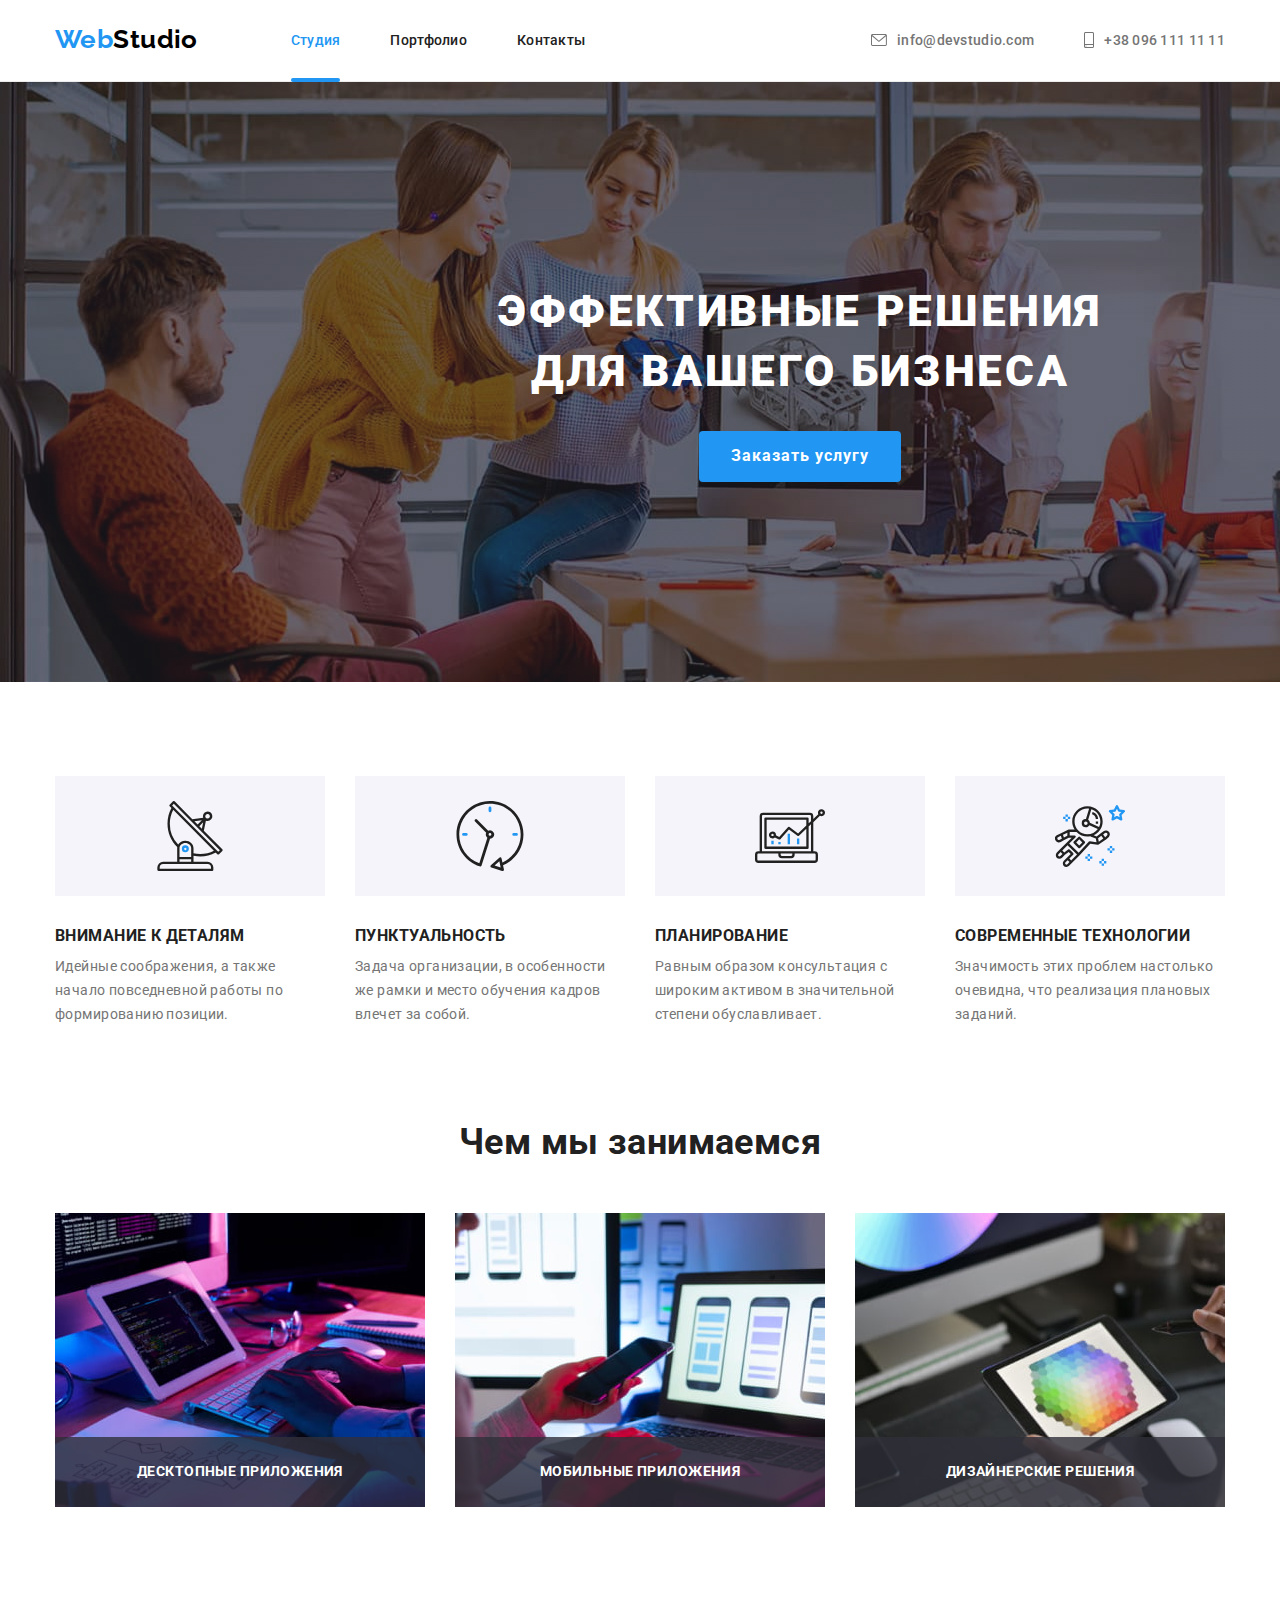
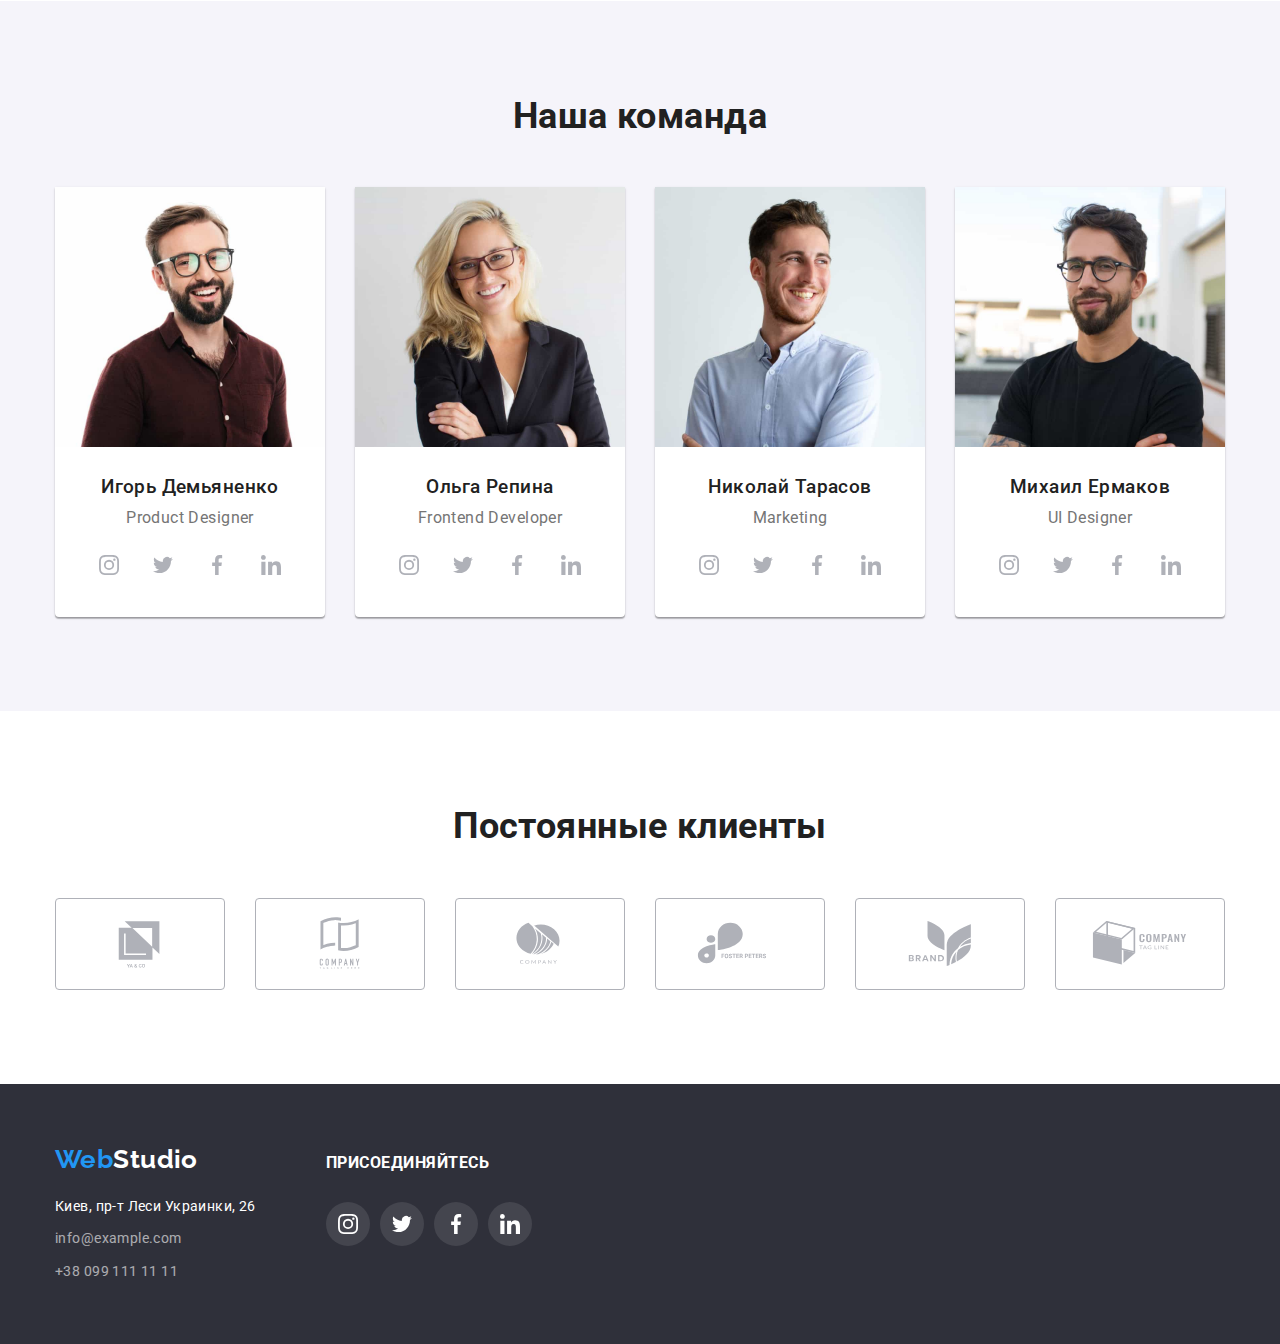
==== index.html @ 83ea8f5c "initial commit" ====
<!DOCTYPE html>
<html lang="ru">
<head>
    <meta charset="UTF-8">
    <meta http-equiv="X-UA-Compatible" content="IE=edge">
    <meta name="viewport" content="width=device-width, initial-scale=1.0">
    <title>WebStudio</title>
    <link rel="preconnect" href="https://fonts.googleapis.com">
    <link rel="preconnect" href="https://fonts.gstatic.com" crossorigin>
    <link href="https://fonts.googleapis.com/css2?family=Raleway:wght@700&family=Roboto:wght@400;500;700;900&display=swap" rel="stylesheet">
    <link rel="stylesheet" href="https://cdnjs.cloudflare.com/ajax/libs/modern-normalize/1.1.0/modern-normalize.min.css">
    <link rel="stylesheet" href="css/styles.css">
</head>
<body>
<!-- header -->
    <header class="border-line">
        <!-- logo -->
    <div class="container main-nav">
        <a class="link-logo link item-logo" href="/index.html"><span class="logo-color">Web</span>Studio</a>
       <!-- navigation to other pages -->
       <nav>
           <ul class="site-nav list nav">
                <li class="item">
                    <a class="nav-link link current" href="./index.html">Студия</a>
                </li>
                <li class="item">
                    <a class="nav-link link" href="./portfolio.html">
                        Портфолио</a>
                </li>
                <li class="item">
                    <a class="nav-link link" href="">Контакты</a>
                </li>
          </ul>
       </nav>
        <!-- contacts -->
       <ul class="contact-nav list nav">
           <li class="item"><a class="contact-item link" href="mailto:info@devstudio.com">
                <svg class="icon-contact" width="16" height="12">
                    <use href="./images/icons.svg#icon-envelope"></use>
                </svg>
            info@devstudio.com</a>
            </li>
           <li class="item"><a class="contact-item link" href="tel:+380961111111">
                <svg class="icon-contact" width="10" height="16">
                    <use href="./images/icons.svg#icon-smartphone"></use>
                </svg>
            +38 096 111 11 11</a>
            </li>
       </ul>
    </div>
    </header>
<!-- main -->
    <main>
        <section class="hero">
            <!-- Hero -->
        <div class="container">
            <h1>Эффективные решения <br>
                для вашего бизнеса</h1>
            <button type="button" class="button primary" data-modal-open>Заказать услугу</button>
        </div>
        </section>

        <div class="backdrop is-hidden" data-modal> 
            <div class="modal">
                <button class="button-close" data-modal-close> 
                    <svg width="18", height="18">
                        <use href="images/icons.svg#icon-close-black"></use>
                    </svg>    
                </button>
            </div>
        </div>

        <!-- particularities -->
        <section class= "particularities section">
        <div class="container">
            <h2 class="section-title visually-hidden">Наши особенности</h2>
            <ul class="list">
                <li class="particularities-item">
                    <div class="icon-button">
                    <svg width="70px", height="70px">
                     <use href="./images/icons.svg#icon-antenna"></use></svg>
                    </div>
                    <h3 class="item-title">Внимание к деталям</h3>
                    <p class="item-text">Идейные соображения, а также начало повседневной работы по формированию позиции.</p>
                </li>
                <li class="particularities-item">
                    <div class="icon-button">
                        <svg width="70px", height="70px">
                            <use href="./images/icons.svg#icon-clock"></use>
                        </svg>
                    </div>
                    <h3 class="item-title">Пунктуальность</h3>
                    <p class="item-text">Задача организации, в особенности же рамки и место обучения кадров влечет за собой.</p>
                </li>
                <li class="particularities-item">
                    <div class="icon-button">
                        <svg width="70px", height="70px">
                            <use href="./images/icons.svg#icon-diagram"></use>
                        </svg>
                    </div>
                    <h3 class="item-title">Планирование</h3>
                    <p class="item-text">Равным образом консультация с широким активом в значительной степени обуславливает.</p>
                </li>
                <li class="particularities-item">
                    <div class="icon-button">
                        <svg width="70px", height="70px">
                            <use href="./images/icons.svg#icon-astronaut"></use>
                        </svg>
                    </div>
                    <h3 class="item-title">Современные технологии</h3>
                    <p class="item-text">Значимость этих проблем настолько очевидна, что реализация плановых заданий.</p>
                </li>
            </ul>
        </div>
        </section>   
         <!-- what we do (production) --> 
        <section class="production section">
        <div class="container">
            <h2 class="section-title">Чем мы занимаемся</h2>
            <ul class="list">
                <li class="item"><img src="images/box1-sq.jpg" alt="схема алгоритма и руки на клавиатуре" title="Разработка" width="370" height="294" class="production-photo">
                <p class="production-type">Десктопные приложения</p>
                </li>
                <li class="item"><img src="images/box2-sq.jpg" alt="мобильный телефон и экран ноутбука" title="Верстка" width="370" height="294" class="production-photo">
                <p class="production-type">Мобильные приложения</p>
            </li>
                <li class="item"><img src="images/box3-sq.jpg" alt="планшет с цветовой палитрой" width="370" title="Дизайн" height="294" class="production-photo">
                <p class="production-type">Дизайнерские решения</p>
            </li>
            </ul>
        </div>
        </section>

        <!-- our team 🤓 -->
        <section class="team section">
        <div class="container">
            <h2 class="section-title">Наша команда</h2>
            <ul class="list">
                <li class="team-card">
                    <img src="images/img-1-sq.jpg" alt="Игорь Демьяненко" width="270" height="260" class="team-photo">
                    <div class="team-text">
                    <h3 class="team-name">Игорь Демьяненко</h3>
                    <p class="team-position" lang="en">Product Designer</p>
                    <ul class="media list">
                        <li class="button-media">
                            <a href="" class="link link-media">
                                <svg width="20px", height="20px", fill="currentColor">
                                    <use href="./images/icons.svg#icon-instagram"></use>
                                </svg>
                            </a>
                        </li>
                        <li class="button-media">
                            <a href="" class="link link-media">
                                <svg width="20px", height="20px", fill="currentColor">
                                    <use href="./images/icons.svg#icon-twitter"></use>
                                </svg>
                            </a>
                        </li>
                        <li class="button-media">
                            <a href="" class="link link-media">
                                <svg width="20px" , height="20px" , fill="currentColor">
                                    <use href="./images/icons.svg#icon-facebook"></use>
                                </svg>
                            </a>
                        </li>
                        <li class="button-media">
                            <a href="" class="link link-media">
                                <svg width="20px" , height="20px" , fill="currentColor">
                                    <use href="./images/icons.svg#icon-linkedin"></use>
                                </svg>
                            </a>
                        </li>
                    </ul>
                    </div>
                </li>
                <li class="team-card">
                    <img src="images/img-2-sq.jpg" alt="Ольга Репина" width="270" height="260" class="team-photo">
                    <div class="team-text">
                        <h3 class="team-name">Ольга Репина</h3>
                        <p class="team-position" lang="en">Frontend Developer</p>
                        <ul class="media list">
                            <li class="button-media">
                                <a href="" class="link link-media">
                                    <svg width="20px" , height="20px" , fill="currentColor">
                                        <use href="./images/icons.svg#icon-instagram"></use>
                                    </svg>
                                </a>
                            </li>
                            <li class="button-media">
                                <a href="" class="link link-media">
                                    <svg width="20px" , height="20px" , fill="currentColor">
                                        <use href="./images/icons.svg#icon-twitter"></use>
                                    </svg>
                                </a>
                            </li>
                            <li class="button-media">
                                <a href="" class="link link-media">
                                    <svg width="20px" , height="20px" , fill="currentColor">
                                        <use href="./images/icons.svg#icon-facebook"></use>
                                    </svg>
                                </a>
                            </li>
                            <li class="button-media">
                                <a href="" class="link link-media">
                                    <svg width="20px" , height="20px" , fill="currentColor">
                                        <use href="./images/icons.svg#icon-linkedin"></use>
                                    </svg>
                                </a>
                            </li>
                        </ul>
                    </div>
                </li>
                <li class="team-card">
                    <img src="images/img-3-sq.jpg" alt="Николай Тарасов" width="270" height="260" class="team-photo">
                    <div class="team-text">
                        <h3 class="team-name">Николай Тарасов</h3>
                        <p class="team-position" lang="en">Marketing</p>
                        <ul class="media list">
                            <li class="button-media">
                                <a href="" class="link link-media">
                                    <svg width="20px" , height="20px" , fill="currentColor">
                                        <use href="./images/icons.svg#icon-instagram"></use>
                                    </svg>
                                </a>
                            </li>
                            <li class="button-media">
                                <a href="" class="link link-media">
                                    <svg width="20px" , height="20px" , fill="currentColor">
                                        <use href="./images/icons.svg#icon-twitter"></use>
                                    </svg>
                                </a>
                            </li>
                            <li class="button-media">
                                <a href="" class="link link-media">
                                    <svg width="20px" , height="20px" , fill="currentColor">
                                        <use href="./images/icons.svg#icon-facebook"></use>
                                    </svg>
                                </a>
                            </li>
                            <li class="button-media">
                                <a href="" class="link link-media">
                                    <svg width="20px" , height="20px" , fill="currentColor">
                                        <use href="./images/icons.svg#icon-linkedin"></use>
                                    </svg>
                                </a>
                            </li>
                        </ul>
                    </div>
                </li>
                <li class="team-card">
                    <img src="images/img-4-sq.jpg" alt="Игорь Демьяненко" width="270" height="260" class="team-photo">
                    <div class="team-text">
                        <h3 class="team-name">Михаил Ермаков</h3>
                        <p class="team-position" lang="en">UI Designer</p>
                        <ul class="media list">
                            <li class="button-media">
                                <a href="" class="link link-media">
                                    <svg width="20px" , height="20px" , fill="currentColor">
                                        <use href="./images/icons.svg#icon-instagram"></use>
                                    </svg>
                                </a>
                            </li>
                            <li class="button-media">
                                <a href="" class="link link-media">
                                    <svg width="20px" , height="20px" , fill="currentColor">
                                        <use href="./images/icons.svg#icon-twitter"></use>
                                    </svg>
                                </a>
                            </li>
                            <li class="button-media">
                                <a href="" class="link link-media">
                                    <svg width="20px" , height="20px" , fill="currentColor">
                                        <use href="./images/icons.svg#icon-facebook"></use>
                                    </svg>
                                </a>
                            </li>
                            <li class="button-media">
                                <a href="" class="link link-media">
                                    <svg width="20px" , height="20px" , fill="currentColor">
                                        <use href="./images/icons.svg#icon-linkedin"></use>
                                    </svg>
                                </a>
                            </li>
                        </ul>
                    </div>
                </li>
            </ul>
        </div>
        </section>

        <!-- clients -->

        <section class="clients section">
        <div class="container">
            <h2 class="section-title">Постоянные клиенты</h2>
                <ul class="list clients-box">
                    <li class="client-button">
                        <a href="" class="link link-client"> 
                        <svg width="106px", height="60px", fill="currentColor">
                            <use href="./images/icons.svg#icon-logo-1"></use>
                        </svg>
                        </a>
                    </li>
                    <li class="client-button">
                        <a href="" class="link link-client"> 
                            <svg width="106px", height="60px", fill="currentColor">
                                <use href="./images/icons.svg#icon-logo-2"></use>
                            </svg>
                        </a>
                    </li>
                    <li class="client-button">
                        <a href="" class="link link-client"> 
                            <svg width="106px", height="60px", fill="currentColor">
                                <use href="./images/icons.svg#icon-logo-3"></use>
                            </svg>
                        </a>
                    </li>
                    <li class="client-button">
                        <a href="" class="link link-client"> 
                            <svg width="106px", height="60px", fill="currentColor">
                                <use href="./images/icons.svg#icon-logo-4"></use>
                            </svg>
                        </a>
                    </li>
                    <li class="client-button">
                        <a href="" class="link link-client"> 
                            <svg width="106px", height="60px", fill="currentColor">
                            <use href="./images/icons.svg#icon-logo-5"></use>
                            </svg>
                        </a>
                    </li>
                    <li class="client-button">
                        <a href="" class="link link-client">
                            <svg width="106px", height="60px", fill="currentColor">
                                <use href="./images/icons.svg#icon-logo-6"></use>
                            </svg>
                        </a>
                    </li>
                </ul>
        </div>
        </section>
    </main>
<!-- footer -->
    <footer class="footer">
    <!-- logo -->
    <div class="container footer-flex">
        <div>
            <a class="link-logo logo-negative link" href="/index.html"><span class="logo-color">Web</span>Studio</a>
            <address class="address-negative">
                <ul class="contact-list list">
                    <li class="contact-item"><a class="link address-link" href="">Киев, пр-т Леси Украинки, 26</a></li>
                    <li class="contact-item"><a class="link contact-link" href="mailto:info@example.com">info@example.com</a></li>
                    <li class="contact-item"><a class="link contact-link no-padding" href="tel:+380991111111">+38 099 111 11 11</a></li>
                </ul>
            </address>
        </div>
        <div class="invite-block">
            <h3 class="invite">Присоединяйтесь</h3>
            <ul class="media list">
                <li class="button-media"> 
                    <a href="" class="link link-media">
                        <svg width="20px", height="20px", fill="currentColor">
                            <use href="./images/icons.svg#icon-instagram"></use>
                        </svg>   
                    </a>
                </li>
                <li class="button-media">
                    <a href="" class="link link-media">
                        <svg width="20px", height="20px", fill="currentColor">
                            <use href="./images/icons.svg#icon-twitter"></use>
                        </svg>
                    </a>
                </li>
                <li class="button-media">
                    <a href="" class="link link-media">
                        <svg width="20px", height="20px", fill="currentColor">
                            <use href="./images/icons.svg#icon-facebook"></use>
                        </svg>
                    </a>
                </li>
                <li class="button-media">
                    <a href="" class="link link-media">
                        <svg width="20px", height="20px", fill="currentColor">
                            <use href="./images/icons.svg#icon-linkedin"></use>
                        </svg>
                    </a>
                </li>
            </ul>
        </div>
    </div>

    </footer>
<script src="./js/modal.js"></script>
</body>
</html>
---- css/styles.css ----
:root {
  /* Palette */
  --brand-accent-color: #2196f3;
  --accent-color-hover: #188ce8;
  --brand-background: #2f303a;
  --second-background: #f5f4fa;
  /*    var(--second-background) is also for buttons */
  --title-text-color: #212121;
  --primary-text-color: #757575;
  --contrast-text-color: #ffffff;
  --border-line-color: #ececec;
  --borders-card-color: #eeeeee;
  --hero-shadow: #2f303a;
  --icons-gray: #afb1b8;
  --cubic: cubic-bezier(0.4, 0, 0.2, 1);
}

body {
  background-color: #ffffff;
  color: var(--title-text-color);

  font-family: "Roboto", sans-serif;
  font-weight: 400;
  font-size: 14px;
  line-height: 1.7;
  letter-spacing: 0.03em;
}

h1,
h2,
h3,
p {
  margin-top: 0px;
  margin-bottom: 0px;
}

.link {
  text-decoration: none;
  color: inherit;
}

.list {
  list-style: none;
  padding: 0;
  margin: 0;
}

.container {
  width: 1200px;
  padding: 0px 15px;
  /* outline: 2px solid tomato; */
  margin-left: auto;
  margin-right: auto;
}

.border-line {
  border-bottom: 1px solid var(--border-line-color);
}

.section {
  padding-top: 94px;
  padding-bottom: 94px;
}

.logo-color {
  color: var(--brand-accent-color);
}

.link-logo {
  font-family: "Raleway", sans-serif;
  font-weight: 700;
  font-size: 26px;
  line-height: 1.2;
  color: #000000;
}

.link-logo:visited {
  color: #000000;
}

/* Site navigation */
/* styles for flex  */

.nav {
  display: flex;
}

.main-nav {
  display: flex;
  align-items: center;
}

.main-nav .item-logo {
  margin-right: 93px;
  padding-top: 24px;
  padding-bottom: 25px;
}

.site-nav .item {
  position: relative;
  display: inline-block;
  margin-right: 50px;
}

.site-nav .item:last-child {
  margin-right: 0px;
}

.contact-nav > .item + .item {
  margin-left: 50px;
}

.contact-nav {
  margin-left: auto;
}

.site-nav,
.contact-nav {
  font-weight: 500;
  line-height: 1.2;
  letter-spacing: 0.02em;
}

.nav-link {
  display: block;

  color: var(--title-text-color);
  padding-top: 32px;
  padding-bottom: 32px;

  transition: color 250ms var(--cubic);
}

.nav-link:hover,
.nav-link:focus {
  color: var(--brand-accent-color);
}

.site-nav .nav-link.current {
  color: var(--brand-accent-color);
}

.site-nav .current::after {
  content: "";
  display: inline-block;
  position: absolute;
  left: 0px;
  bottom: -1px;
  width: 100%;
  height: 4px;
  border-radius: 2px;

  background-color: var(--brand-accent-color);
}

/* Menu Contacts */

.contact-item {
  display: flex;
  align-items: center;
  color: var(--primary-text-color);

  transition: color 250ms var(--cubic);
}

.contact-item:hover,
.contact-item:focus {
  color: var(--brand-accent-color);
}

.icon-contact {
  margin-right: 10px;
  fill: currentColor;
}

/* ---- hero ---- */
.hero {
  width: 1600px;
  /* height: 600px; */
  margin: 0 auto;
  padding-top: 200px;
  padding-bottom: 200px;

  background-image: linear-gradient(
      to right,
      rgba(47, 48, 58, 0.4),
      rgba(47, 48, 58, 0.4)
    ),
    url(../images/img-hero.jpg);
  background-size: contain;
  background-repeat: no-repeat;
  background-position: center;

  align-content: middle;
  text-align: center;
}

.hero h1 {
  margin-bottom: 30px;

  color: var(--contrast-text-color);
  font-weight: 900;
  font-size: 44px;
  line-height: 1.36;
  letter-spacing: 0.06em;
  text-transform: uppercase;
}

.button {
  display: inline-block;
  border-radius: 4px;
  border: transparent;

  font-family: "Roboto", sans-serif;
  text-align: center;
  font-size: 16px;
  letter-spacing: 0.06em;

  cursor: pointer;
}

.button.primary {
  padding: 10px 32px;
  font-weight: 700;
  line-height: 1.88;

  background-color: var(--brand-accent-color);
  color: var(--contrast-text-color);

  transition: background-color 250ms var(--cubic);
}

.button.primary:hover,
.button.primary:focus {
  background-color: var(--accent-color-hover);
}

/* Modal window */
.backdrop {
  position: fixed;
  top: 0;
  left: 0;
  width: 100%;
  height: 100%;
  z-index: 1;
  background-color: rgba(0, 0, 0, 0.2);

  opacity: 1;
  visibility: visible;

  transition: opacity 250ms var(--cubic), visibility 250ms var(--cubic);
}

.backdrop.is-hidden {
  opacity: 0;
  visibility: hidden;
  pointer-events: none;
}

.modal {
  position: absolute;
  top: 50%;
  left: 50%;

  min-height: 581px;
  width: 528px;
  background-color: var(--contrast-text-color);

  transform: translate(-50%, -50%) scale(1);

  transition: transform 250ms var(--cubic);
}

.backdrop.is-hidden .modal {
  transform: translate(-50%, -50%) scale(0.8);
}

.button-close {
  position: absolute;
  display: flex;
  justify-content: center;
  align-items: center;
  top: 8px;
  right: 8px;

  height: 30px;
  width: 30px;
  -webkit-appearance: none;
  -webkit-border-radius: 0px;
  padding: 0px;
  border-radius: 50%;
  border-width: 1px;
  border-color: rgba(0, 0, 0, 0.1);

  background-color: var(--contrast-text-color);
  color: rgba(0, 0, 0, 0.2);
  cursor: pointer;
}

/* Наши особенности */
.visually-hidden {
  position: absolute;
  white-space: nowrap;
  width: 1px;
  height: 1px;
  overflow: hidden;
  border: 0;
  padding: 0;
  clip: rect(0 0 0 0);
  clip-path: inset(50%);
  margin: -1px;
}

.particularities.section {
  padding-bottom: 0px;
}

.icon-button {
  display: flex;
  width: 270px;
  height: 120px;
  margin-bottom: 30px;
  background-color: var(--second-background);
  align-items: center;
  justify-content: center;
}

.item-title {
  font-weight: 700;
  line-height: 1.2;
  text-transform: uppercase;
  color: var(--title-text-color);

  margin-bottom: 10px;
}

.item-text {
  color: var(--primary-text-color);
  /* width: 270px; */
}

.particularities-item {
  width: 270px;
  margin-right: 30px;
}

.particularities-item:last-child {
  margin-right: 0px;
}

.particularities .list,
.production .list,
.team .list {
  display: flex;
}

/* What we do */
.section-title {
  margin-bottom: 50px;

  font-weight: 700;
  font-size: 36px;
  line-height: 1.17;
  color: var(--title-text-color);
  text-align: center;
}

.production-photo {
  display: block;
}
.production .item {
  position: relative;
}

.production .item:not(:last-child) {
  margin-right: 30px;
}

.production-type {
  display: flex;
  position: absolute;
  width: 370px;
  height: 70px;
  justify-content: center;
  align-items: center;

  font-family: Roboto, sans-serif;
  font-size: 14px;
  font-weight: 700;
  line-height: 1.14;
  letter-spacing: 0.03em;
  text-align: center;
  color: var(--contrast-text-color);
  text-transform: uppercase;

  background-color: rgba(47, 48, 58, 0.8);

  bottom: 0px;
  left: 0px;
}

/* Team */

.team {
  background-color: var(--second-background);
}

.team-card {
  width: 270px;

  background-color: var(--contrast-text-color);
  font-size: 16px;
  line-height: 1.17;
  text-align: center;

  box-shadow: 0px 1px 3px rgba(0, 0, 0, 0.12), 0px 1px 1px rgba(0, 0, 0, 0.14),
    0px 2px 1px rgba(0, 0, 0, 0.2);
  border-radius: 0px 0px 4px 4px;
}

.team-photo {
  display: block;
}

.team-name {
  margin-bottom: 10px;

  font-weight: 500;
  color: var(--title-text-color);
}

.team-position {
  margin-bottom: 16px;

  color: var(--primary-text-color);
}

.team-text {
  display: flex;
  flex-direction: column;
  padding-top: 30px;
  padding-bottom: 30px;
}

.team .team-card + .team-card {
  margin-left: 30px;
}

.team-text .link-media {
  background-color: var(--contrast-text-color);
  color: var(--icons-gray);

  transition: background-color 250ms var(--cubic), color 250ms var(--cubic);
}

.team-text .link-media:focus,
.team-text .link-media:hover {
  background-color: var(--brand-accent-color);
  color: var(--contrast-text-color);
}

/* clients */

.clients-box {
  display: flex;
  justify-content: left;
}

.client-button {
  display: flex;
  margin-right: 30px;
}

.client-button:last-of-type {
  margin-right: 0px;
}

.link-client {
  display: flex;
  width: 170px;
  height: 92px;
  border: 1px solid var(--icons-gray);
  border-radius: 4px;

  color: var(--icons-gray);

  align-items: center;
  justify-content: center;

  transition: color 250ms var(--cubic), border 250ms var(--cubic);
}

.icon-client {
  fill: currentColor;
}

.link-client:hover,
.link-client:focus {
  border: 1px solid var(--brand-accent-color);
  color: var(--brand-accent-color);
}

/* footer */

.footer {
  padding-top: 60px;
  padding-bottom: 60px;
  background-color: var(--brand-background);
  color: var(--contrast-text-color);
}

.logo-negative {
  display: block;
  margin-bottom: 20px;
  color: var(--contrast-text-color);
}

.logo-negative:visited {
  color: var(--contrast-text-color);
}

/* --- address --- */

.address-negative {
  display: inline-block;

  color: var(--contrast-text-color);
  font-style: normal;
  font-weight: 400;
}

/* --- list of contacts --- */

.contact-link {
  color: var(--contrast-text-color);
  opacity: 60%;

  transition: color 250ms var(--cubic);
}

.address-link {
  color: var(--contrast-text-color);

  transition: color 250ms var(--cubic);
}

.address-link:hover,
.address-link:focus,
.contact-link:hover,
.contact-link:focus {
  color: var(--brand-accent-color);
}

.contact-item:not(:last-child) {
  display: block;
  margin-bottom: 9px;
}

/* блок "присоединяйтесь" */
.footer-flex {
  display: flex;
  align-items: baseline;
}

.invite-block {
  margin-left: 70px;
}

.invite-block .media {
  margin-top: 30px;
}

.invite {
  text-transform: uppercase;
  font-weight: 700;
  line-height: 1.17;
  letter-spacing: 0.03em;
}

.media {
  display: flex;
  justify-content: center;
}

.button-media {
  display: flex;
  margin-right: 10px;
}

.button-media:last-of-type {
  margin-right: 0px;
}

.icon-media {
  fill: currentColor;
}

.link-media {
  display: flex;
  width: 44px;
  height: 44px;
  border-radius: 50%;
  background-color: rgba(255, 255, 255, 0.1);
  color: var(--contrast-text-color);
  align-items: center;
  justify-content: center;

  transition: background-color 250ms var(--cubic);
}

.link-media:hover,
.link-media:focus {
  background-color: var(--brand-accent-color);
}

/* Styles for portfolio.html */

.filter {
  display: flex;
  justify-content: center;
  margin-bottom: 50px;
}

.filter .item + .item {
  margin-left: 8px;
}

.button.secondary {
  background-color: var(--second-background);
  color: var(--title-text-color);
  font-weight: 500;
  line-height: 1.63;
  padding: 6px 22px;

  transition: background-color 250ms var(--cubic), color 250ms var(--cubic),
    box-shadow 250ms var(--cubic);
}

.button.secondary:hover,
.button.secondary:focus {
  background-color: var(--brand-accent-color);
  color: var(--contrast-text-color);
  box-shadow: 0px 3px 1px rgba(0, 0, 0, 0.1), 0px 1px 2px rgba(0, 0, 0, 0.08),
    0px 2px 2px rgba(0, 0, 0, 0.12);
}

/* ---- cards of examples ---- */

.example-photo {
  display: block;
  position: relative;
}

.example-name {
  margin-bottom: 4px;

  font-size: 18px;
  font-weight: 700;
  line-height: 2;
  letter-spacing: 0.06em;
  color: var(--title-text-color);
}

.example-type {
  font-size: 16px;
  line-height: 1.88;
  color: var(--primary-text-color);
}

.example-description {
  padding: 20px 24px;
  border: 1px solid var(--borders-card-color);
  border-top: none;
}

.expamples-cards {
  display: flex;
  flex-wrap: wrap;
}

.thumb {
  position: relative;
  overflow: hidden;
}

.overlay {
  display: flex;
  position: absolute;
  top: 100%;
  left: 0px;
  width: 100%;
  height: 100%;
  background-color: var(--brand-accent-color);
  opacity: 90%;
  color: var(--contrast-text-color);

  padding-right: 24px;
  padding-left: 24px;
  align-items: center;

  font-family: Roboto;
  font-size: 18px;
  line-height: 1.56;
  letter-spacing: 0.03em;

  transition: transform 250ms var(--cubic);
}

/* --- grid --- */

.example-card {
  position: relative;
  margin-bottom: 30px;
  /* outline: 2px solid #000000; */
  transition: box-shadow 250ms var(--cubic);
}

.example-card:hover,
.example-card:focus {
  box-shadow: 0px 1px 1px rgba(0, 0, 0, 0.12), 0px 4px 4px rgba(0, 0, 0, 0.06),
    1px 4px 6px rgba(0, 0, 0, 0.16);
}

.example-card:hover .overlay {
  transform: translateY(-100%);
}

.example-card .link:focus .overlay {
  transform: translateY(-100%);
}

.example-card:nth-last-child(-n + 3) {
  margin-bottom: 0px;
}

.example-card:nth-child(3n + 2) {
  margin-left: 30px;
  margin-right: 30px;
}
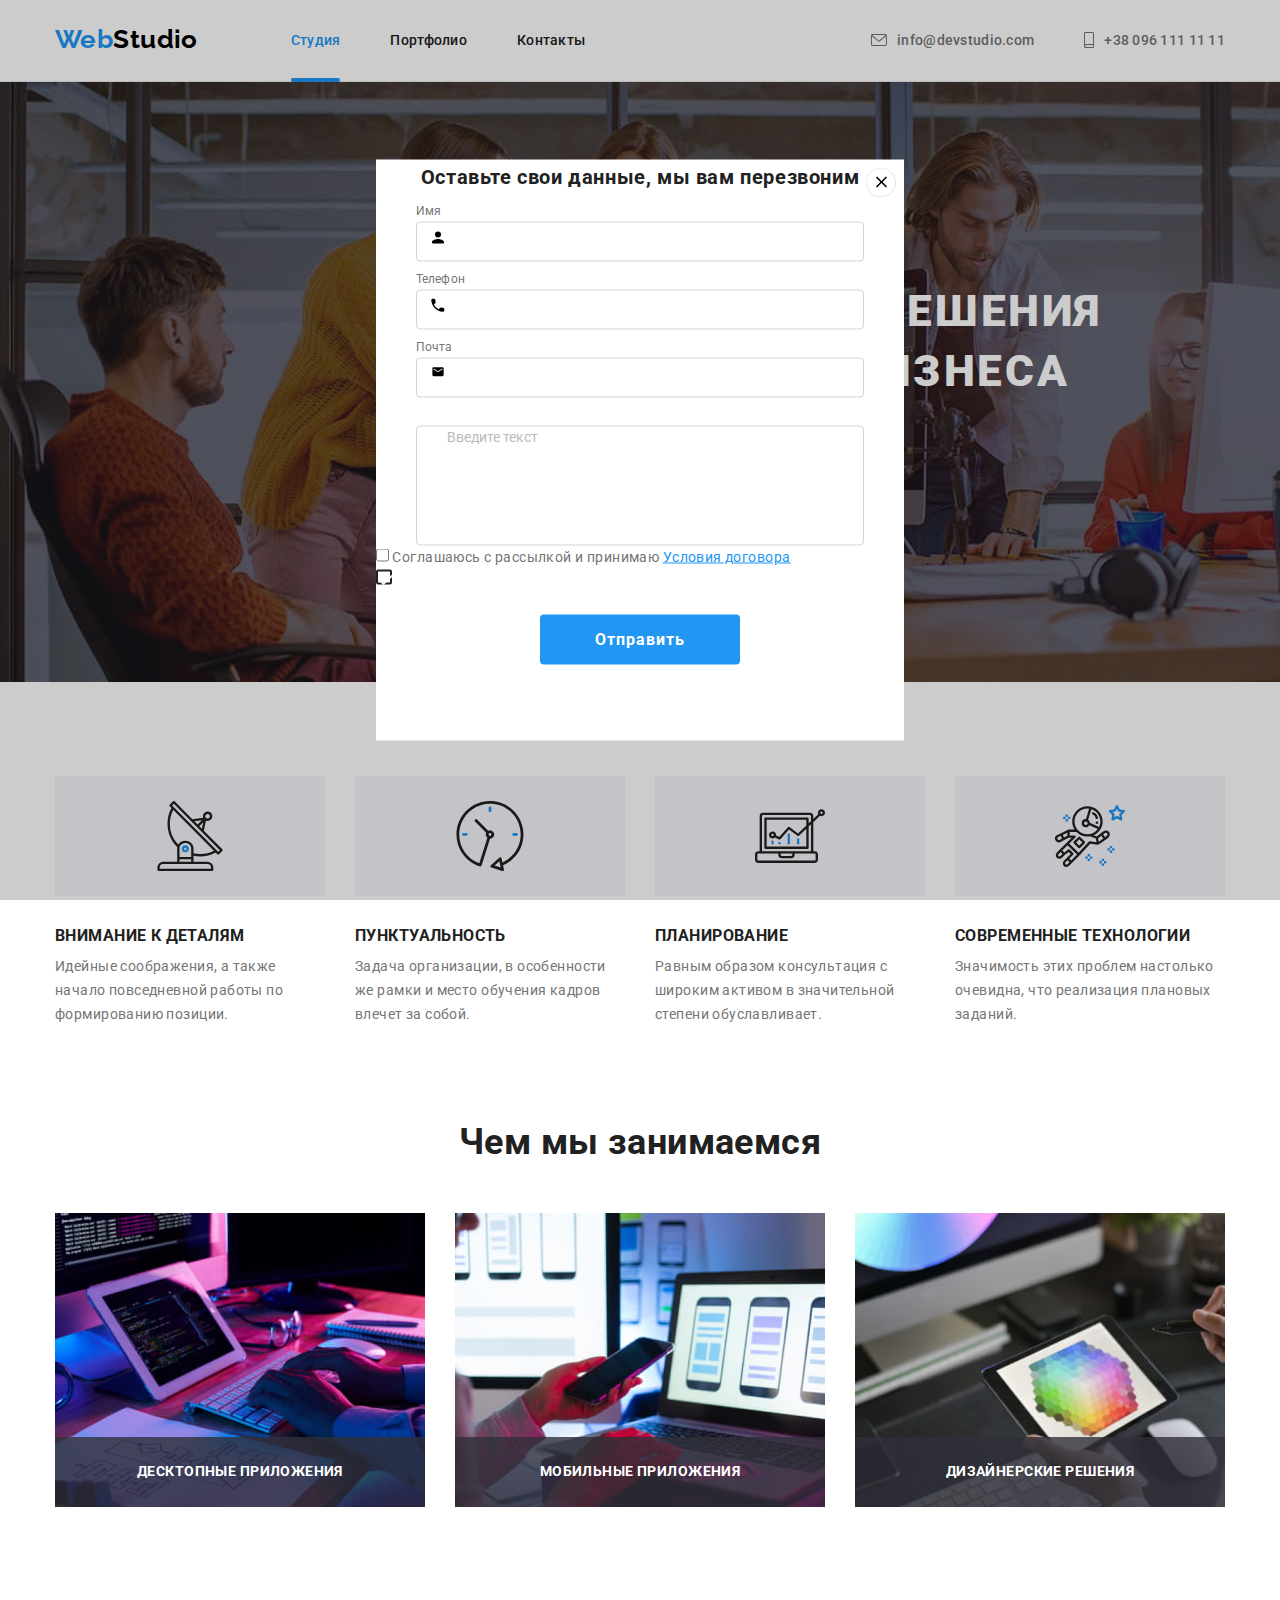
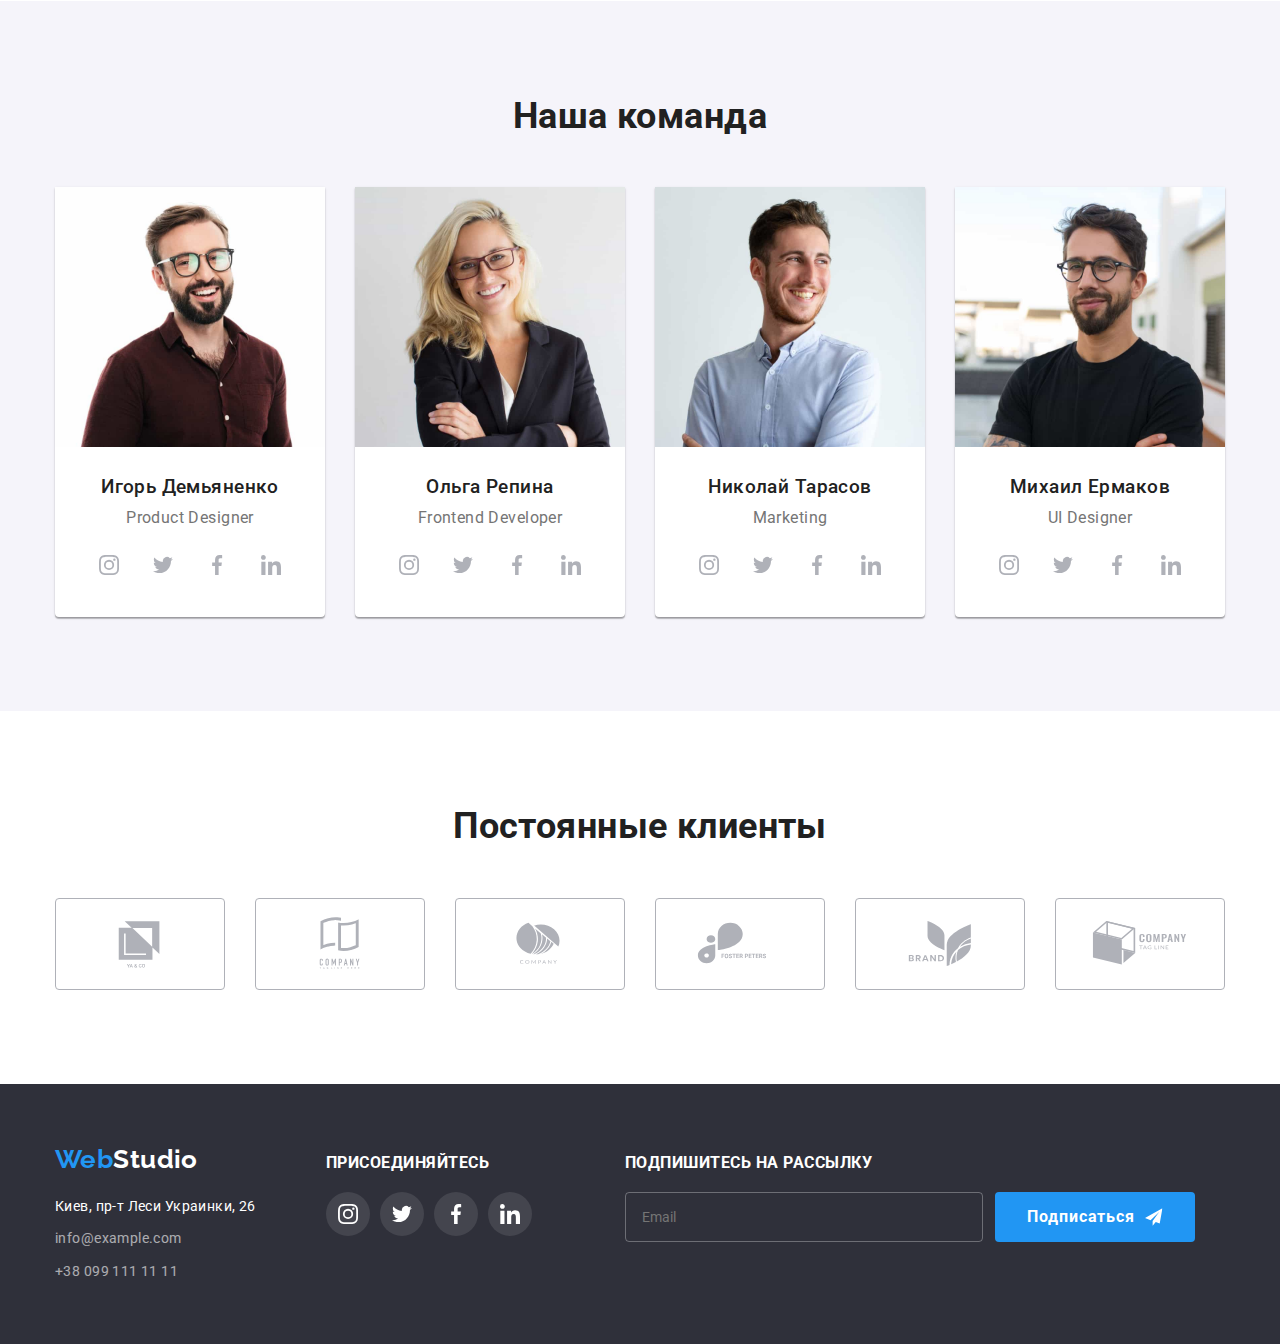
==== commit 8691c142: "form-fields and icons" ====
--- a/index.html
+++ b/index.html
@@ -60,13 +60,65 @@
         </div>
         </section>
 
-        <div class="backdrop is-hidden" data-modal> 
+        <div class="backdrop" data-modal> 
             <div class="modal">
                 <button class="button-close" data-modal-close> 
                     <svg width="18", height="18">
                         <use href="images/icons.svg#icon-close-black"></use>
                     </svg>    
                 </button>
+
+                <h2 class="modal-form-title">Оставьте свои данные, мы вам перезвоним</h2>
+
+                <form class="form" autocomplete="off">
+                    <div class="form-field">
+                        <input type="text" class="form-input" name="name" id="name" placeholder=" " />
+                        <label for="name" class="form-label">Имя</label>
+                        <span class="form-field-icon">
+                            <svg width ="18" height="18">
+                               <use href="./images/icons.svg#icon-person"></use>
+                            </svg>   
+                        </span>
+                    </div>  
+                    <div class="form-field">
+                        <input type="tel" class="form-input" name="tel" id="tel" placeholder=" "/>
+                        <label for="tel" class="form-label">Телефон</label>
+                        <span class="form-field-icon">
+                            <svg width="18" height="18">
+                                <use href="./images/icons.svg#icon-phone"></use>
+                            </svg>
+                        </span>
+                    </div>
+                    <div class="form-field">
+                        <input type="email" class="form-input" name="email" id="email" placeholder=" " />
+                        <label for="email" class="form-label">Почта</label>
+                        <span class="form-field-icon">
+                            <svg width="18" height="18">
+                                <use href="./images/icons.svg#icon-email"></use>
+                            </svg>
+                        </span>
+                    </div>
+                    <div class="text-area">
+                        <textarea class="form-input comment" name="comment" id="comment" placeholder="Введите текст"
+                        ></textarea>
+                    </div>
+                    <div class="form-policy">
+                        <input type="checkbox" class="form-checkbox" name="policy" id="policy" />
+                        <label for="policy" class="policy-text">Соглашаюсь с рассылкой и принимаю <a href="#" class="form-link">Условия договора</a>
+                        </label>
+                        <span class="checkbox-icon">
+                            <svg width="16" height="15" class="check-icon">
+                                <use href="./images/icons.svg#icon-check-2"></use>
+                            </svg>
+                        </span>
+                        
+                    </div>
+
+                    <button type="submit" class="button primary modal-submit-button">Отправить</button>
+
+
+
+                </form>
             </div>
         </div>
 
@@ -387,6 +439,18 @@
                 </li>
             </ul>
         </div>
+        <div class="subscription">
+            <h3 class="invite">Подпишитесь на рассылку</h3>
+            <div class="subcript-email">
+                <input type="email" class="footer-input" name="email" placeholder="Email" />
+                <button class="button primary">Подписаться
+                <svg class="subscription-icon" width="24" , height="24">
+                    <use href="images/icons.svg#icon-send"></use>
+                </svg>
+                </button>
+            </div>
+
+        </div>
     </div>
 
     </footer>
--- a/css/styles.css
+++ b/css/styles.css
@@ -567,7 +567,7 @@
 }
 
 .invite-block .media {
-  margin-top: 30px;
+  margin-top: 20px;
 }
 
 .invite {
@@ -611,6 +611,43 @@
 .link-media:hover,
 .link-media:focus {
   background-color: var(--brand-accent-color);
+}
+
+/* -------Subscription------- */
+
+.subscription {
+  margin-left: 93px;
+}
+
+.footer-input {
+  display: block;
+  margin-top: 20px;
+  margin-right: 12px;
+  padding-left: 16px;
+  height: 50px;
+  width: 358px;
+  border: 1px solid rgba(255, 255, 255, 0.3);
+  border-radius: 4px;
+  background-color: transparent;
+  color: var(--contrast-text-color);
+}
+
+.subcript-email {
+  display: flex;
+}
+
+.subscription .button {
+  display: flex;
+  height: 50px;
+  width: 200px;
+  margin-top: 20px;
+  align-items: center;
+}
+
+.subscription-icon {
+  display: inline-block;
+  margin-left: 10px;
+  fill: white;
 }
 
 /* Styles for portfolio.html */
@@ -737,3 +774,119 @@
   margin-left: 30px;
   margin-right: 30px;
 }
+
+/*----------- Modal-form------------ */
+
+.modal-form-title {
+  font-size: 20px;
+  font-weight: 700;
+  letter-spacing: 0.03em;
+  text-align: center;
+  color: var(--title-text-color);
+}
+
+.form-field {
+  position: relative;
+}
+
+.form-label,
+.form-placeholder {
+  font-size: 12px;
+  letter-spacing: 0.01em;
+  color: var(--primary-text-color);
+}
+
+.form-label {
+  position: absolute;
+  top: 0px;
+  left: 40px;
+  transform: translateY(-100%);
+}
+
+.form-input {
+  display: block;
+  position: relative;
+  margin-top: 28px;
+  margin-left: 40px;
+  margin-right: 40px;
+  padding-left: 30px;
+  height: 40px;
+  width: 448px;
+  border: 1px solid rgba(33, 33, 33, 0.2);
+  border-radius: 4px;
+  background-color: transparent;
+}
+
+.form-field-icon {
+  position: absolute;
+  top: 50%;
+  left: 53px;
+  transform: translateY(-50%);
+
+  display: inline-block;
+}
+
+.form-field:hover > .form-field-icon {
+  fill: var(--brand-accent-color);
+}
+
+.form-input::placeholder {
+  font-size: 14px;
+  opacity: 50%;
+  padding: 12px, 16px;
+}
+
+.form-input.comment {
+  resize: none;
+  height: 120px;
+  width: 448px;
+}
+
+.text-area {
+}
+
+.form-checkbox {
+  /* appearance: none; */
+}
+
+.policy-text {
+  color: var(--primary-text-color);
+}
+
+.form-link {
+  color: var(--brand-accent-color);
+  text-decoration-line: underline;
+}
+
+.modal-submit-button {
+  display: block;
+  width: 200px;
+  margin-right: auto;
+  margin-left: auto;
+  margin-top: 30px;
+  margin-bottom: 40px;
+}
+
+.modal-form-icon {
+  position: absolute;
+  top: 0px;
+  left: 0px;
+}
+
+.checkbox-icon {
+  display: block;
+  width: 16px;
+  height: 15px;
+  border: 2px solid var(--title-text-color);
+  border-radius: 2px;
+}
+
+.form-checkbox:checked ~ .checkbox-icon {
+  background-color: var(--brand-accent-color);
+  border-color: transparent;
+
+  /* background-image: url("/images/icons.svg#icon-check");
+  background-position: center;
+  background-repeat: no-repeat;
+  background-size: contain; */
+}
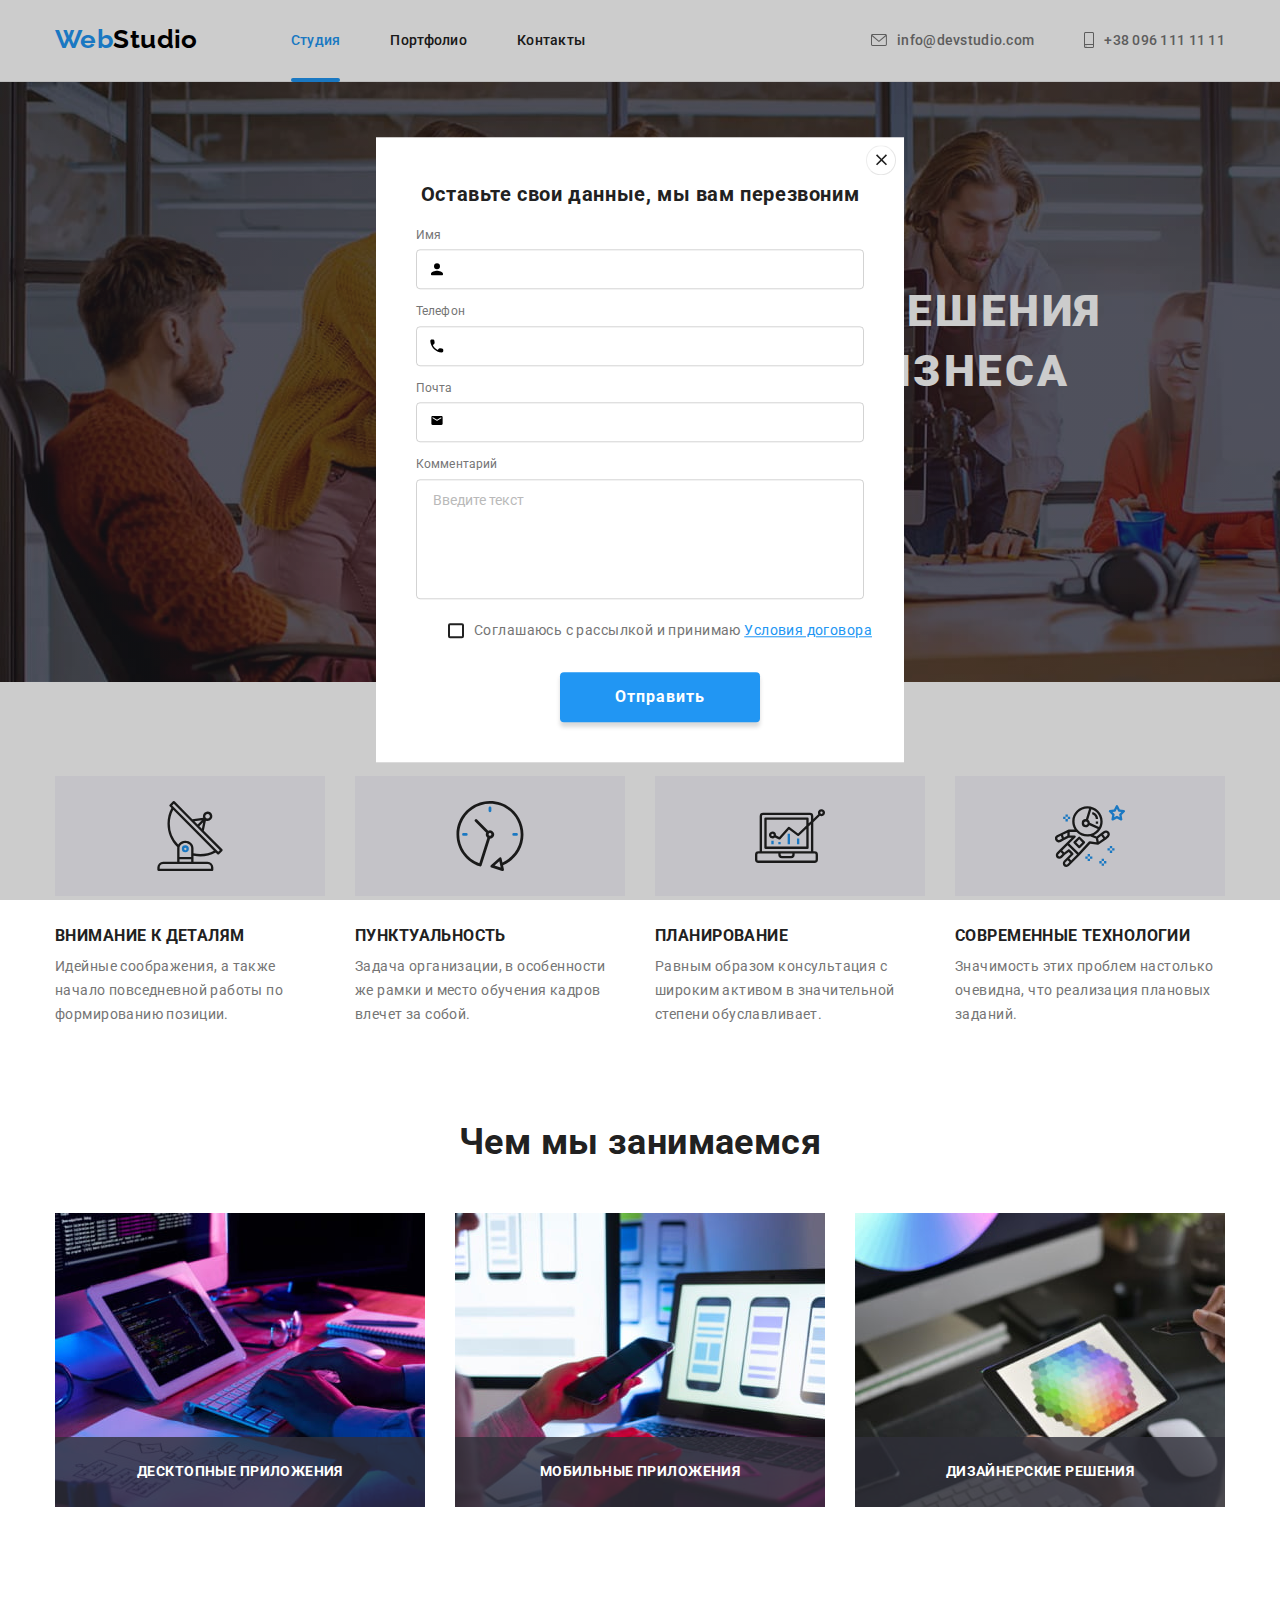
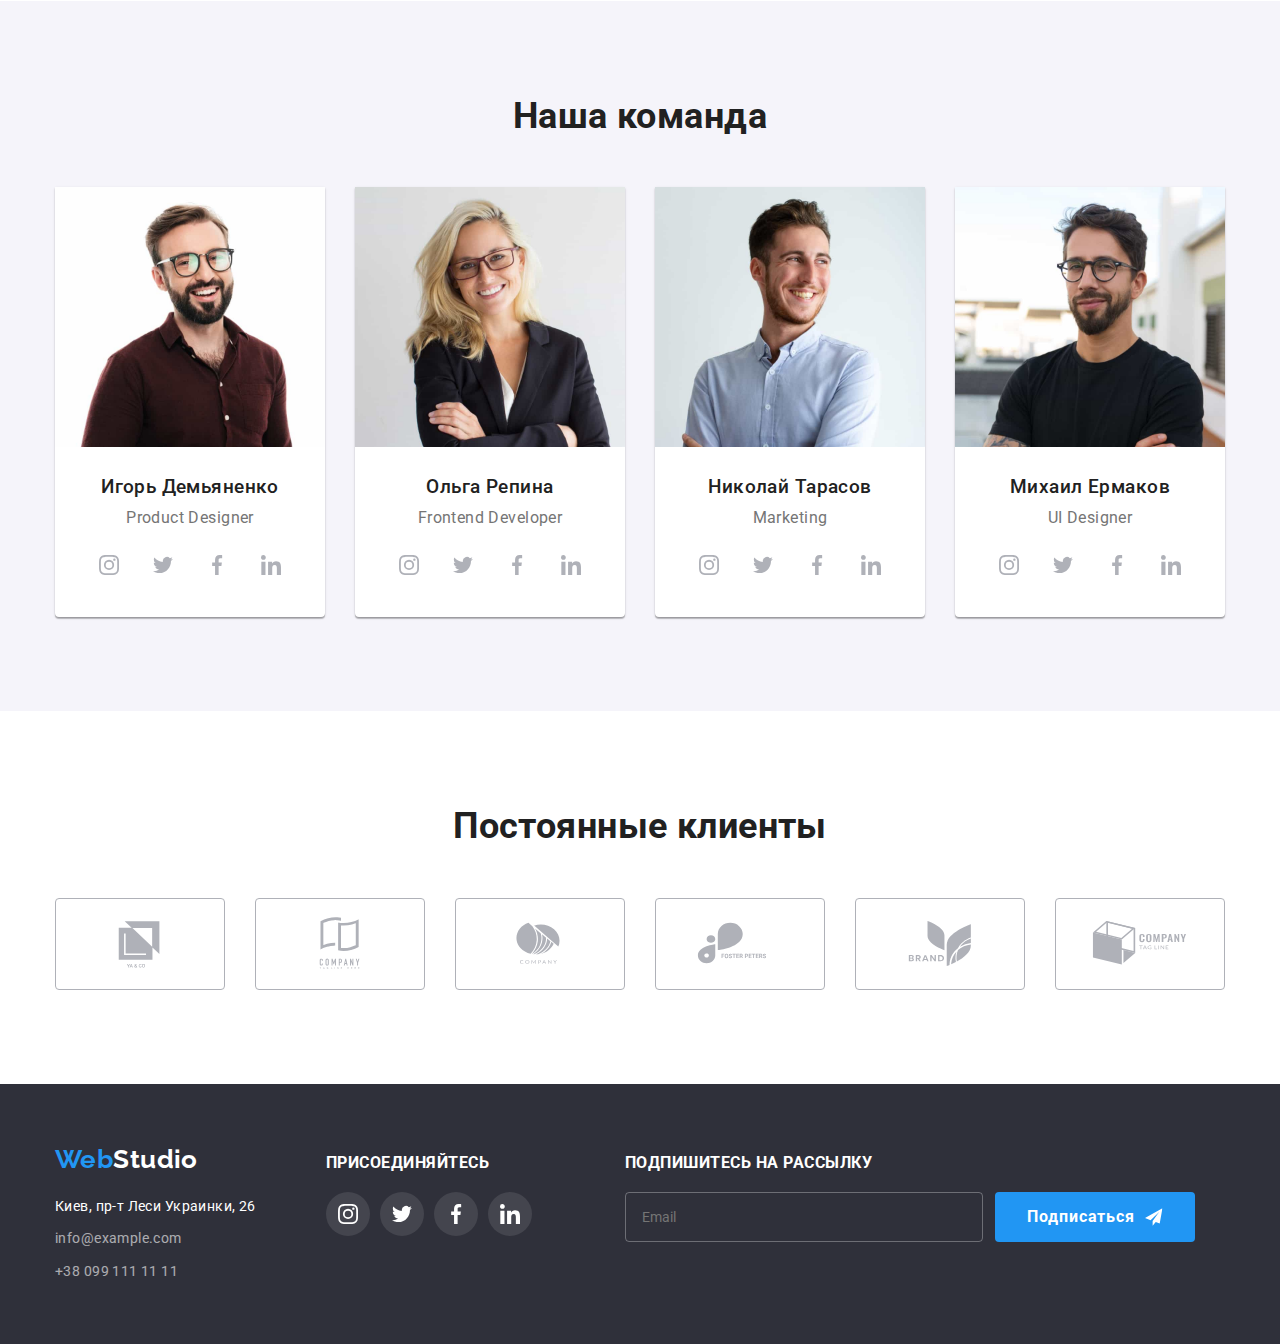
==== commit 29b0028a: "form-modal and checkbox added" ====
--- a/index.html
+++ b/index.html
@@ -63,8 +63,8 @@
         <div class="backdrop" data-modal> 
             <div class="modal">
                 <button class="button-close" data-modal-close> 
-                    <svg width="18", height="18">
-                        <use href="images/icons.svg#icon-close-black"></use>
+                    <svg width="18" height="18" class="icon-close">
+                        <use href="images/icons.svg#icon-close"></use>
                     </svg>    
                 </button>
 
@@ -72,51 +72,50 @@
 
                 <form class="form" autocomplete="off">
                     <div class="form-field">
-                        <input type="text" class="form-input" name="name" id="name" placeholder=" " />
                         <label for="name" class="form-label">Имя</label>
-                        <span class="form-field-icon">
-                            <svg width ="18" height="18">
-                               <use href="./images/icons.svg#icon-person"></use>
-                            </svg>   
-                        </span>
+                        <div class="input-wrap">
+                            <input type="text" class="form-input" name="name" id="name" placeholder=" " />
+                            <svg width ="18" height="18" class="form-field-icon">
+                            <use href="./images/icons.svg#icon-person"></use>
+                            </svg>  
+                        </div>
                     </div>  
                     <div class="form-field">
-                        <input type="tel" class="form-input" name="tel" id="tel" placeholder=" "/>
                         <label for="tel" class="form-label">Телефон</label>
-                        <span class="form-field-icon">
-                            <svg width="18" height="18">
+                        <div class="input-wrap">
+                            <input type="tel" class="form-input" name="tel" id="tel" placeholder=" " />
+                            <svg width="18" height="18" class="form-field-icon">
                                 <use href="./images/icons.svg#icon-phone"></use>
                             </svg>
-                        </span>
+                        </div>
                     </div>
                     <div class="form-field">
-                        <input type="email" class="form-input" name="email" id="email" placeholder=" " />
                         <label for="email" class="form-label">Почта</label>
-                        <span class="form-field-icon">
-                            <svg width="18" height="18">
+                        <div class="input-wrap">
+                            <input type="email" class="form-input" name="email" id="email" placeholder=" " />
+                            <svg width="18" height="18" class="form-field-icon">
                                 <use href="./images/icons.svg#icon-email"></use>
                             </svg>
-                        </span>
-                    </div>
+                        </div>
+                    </div>
+
                     <div class="text-area">
+                        <label for="comment" class="form-label">Комментарий</label>
                         <textarea class="form-input comment" name="comment" id="comment" placeholder="Введите текст"
                         ></textarea>
                     </div>
+                    
                     <div class="form-policy">
                         <input type="checkbox" class="form-checkbox" name="policy" id="policy" />
+                        <svg width="16" height="15" class="checkbox-icon">
+                            <use href="./images/icons.svg#icon-check"></use>
+                        </svg>
                         <label for="policy" class="policy-text">Соглашаюсь с рассылкой и принимаю <a href="#" class="form-link">Условия договора</a>
                         </label>
-                        <span class="checkbox-icon">
-                            <svg width="16" height="15" class="check-icon">
-                                <use href="./images/icons.svg#icon-check-2"></use>
-                            </svg>
-                        </span>
                         
                     </div>
 
                     <button type="submit" class="button primary modal-submit-button">Отправить</button>
-
-
 
                 </form>
             </div>
@@ -443,9 +442,9 @@
             <h3 class="invite">Подпишитесь на рассылку</h3>
             <div class="subcript-email">
                 <input type="email" class="footer-input" name="email" placeholder="Email" />
-                <button class="button primary">Подписаться
-                <svg class="subscription-icon" width="24" , height="24">
-                    <use href="images/icons.svg#icon-send"></use>
+                <button type="submit" class="button primary">Подписаться
+                <svg class="subscription-icon" width="24" height="24">
+                    <use href="./images/icons.svg#icon-send"></use>
                 </svg>
                 </button>
             </div>
--- a/css/styles.css
+++ b/css/styles.css
@@ -297,6 +297,20 @@
   cursor: pointer;
 }
 
+.icon-close {
+  fill: var(--title-text-color);
+  transition: fill 250ms var(--cubic);
+}
+
+.button-close:hover > .icon-close,
+.button-close:focus > .icon-close {
+  fill: var(--brand-accent-color);
+}
+
+.button-close:hover {
+  fill: var(--brand-accent-color);
+}
+
 /* Наши особенности */
 .visually-hidden {
   position: absolute;
@@ -632,6 +646,14 @@
   color: var(--contrast-text-color);
 }
 
+.footer-input:focus-within {
+  outline: transparent;
+}
+
+.footer-input:not(:placeholder-shown) {
+  background-color: transparent;
+}
+
 .subcript-email {
   display: flex;
 }
@@ -642,6 +664,12 @@
   width: 200px;
   margin-top: 20px;
   align-items: center;
+
+  transition: background-color 250ms var(--cubic);
+}
+
+.subscription .button:hover {
+  background-color: var(--accent-color-hover);
 }
 
 .subscription-icon {
@@ -783,10 +811,17 @@
   letter-spacing: 0.03em;
   text-align: center;
   color: var(--title-text-color);
+  margin-top: 40px;
+  margin-bottom: 12px;
+}
+
+.form {
+  margin-left: 40px;
 }
 
 .form-field {
   position: relative;
+  margin-bottom: 10px;
 }
 
 .form-label,
@@ -797,60 +832,85 @@
 }
 
 .form-label {
-  position: absolute;
-  top: 0px;
-  left: 40px;
-  transform: translateY(-100%);
+  display: inline-block;
+  margin-bottom: 4px;
 }
 
 .form-input {
   display: block;
-  position: relative;
-  margin-top: 28px;
-  margin-left: 40px;
-  margin-right: 40px;
-  padding-left: 30px;
   height: 40px;
   width: 448px;
+
+  padding-left: 42px;
+
   border: 1px solid rgba(33, 33, 33, 0.2);
   border-radius: 4px;
   background-color: transparent;
+
+  outline: transparent;
+}
+
+.input-wrap {
+  position: relative;
 }
 
 .form-field-icon {
   position: absolute;
+  display: inline-block;
   top: 50%;
-  left: 53px;
+  left: 12px;
   transform: translateY(-50%);
-
-  display: inline-block;
-}
-
-.form-field:hover > .form-field-icon {
+}
+
+.form-input:focus {
+  border-color: var(--brand-accent-color);
+}
+
+.form-input:focus + .form-field-icon {
   fill: var(--brand-accent-color);
-}
-
-.form-input::placeholder {
-  font-size: 14px;
-  opacity: 50%;
-  padding: 12px, 16px;
 }
 
 .form-input.comment {
   resize: none;
   height: 120px;
   width: 448px;
+  padding: 12px 16px;
+}
+
+.form-input::placeholder {
+  color: var(--primary-text-color);
+  letter-spacing: 0.01;
+  opacity: 50%;
+}
+
+.form-input.comment:focus {
+  outline: transparent;
+  border-color: var(--brand-accent-color);
 }
 
 .text-area {
+  position: relative;
+  margin-bottom: 20px;
+}
+
+/* -------Policy------- */
+
+.form-policy {
+  display: flex;
+  justify-content: center;
+  align-items: center;
 }
 
 .form-checkbox {
-  /* appearance: none; */
+  appearance: none;
+  -webkit-appearance: none;
+  -moz-appearance: none;
+  position: absolute;
 }
 
 .policy-text {
   color: var(--primary-text-color);
+  margin-left: 10px;
 }
 
 .form-link {
@@ -865,6 +925,11 @@
   margin-left: auto;
   margin-top: 30px;
   margin-bottom: 40px;
+  box-shadow: 0px 4px 4px rgba(0, 0, 0, 0.15);
+}
+
+.modal-submit-button:hover {
+  background-color: var(--accent-color-hover);
 }
 
 .modal-form-icon {
@@ -874,19 +939,16 @@
 }
 
 .checkbox-icon {
-  display: block;
   width: 16px;
   height: 15px;
   border: 2px solid var(--title-text-color);
   border-radius: 2px;
+  fill: transparent;
 }
 
 .form-checkbox:checked ~ .checkbox-icon {
   background-color: var(--brand-accent-color);
   border-color: transparent;
-
-  /* background-image: url("/images/icons.svg#icon-check");
-  background-position: center;
-  background-repeat: no-repeat;
-  background-size: contain; */
-}
+  background-origin: border-box;
+  fill: var(--contrast-text-color);
+}
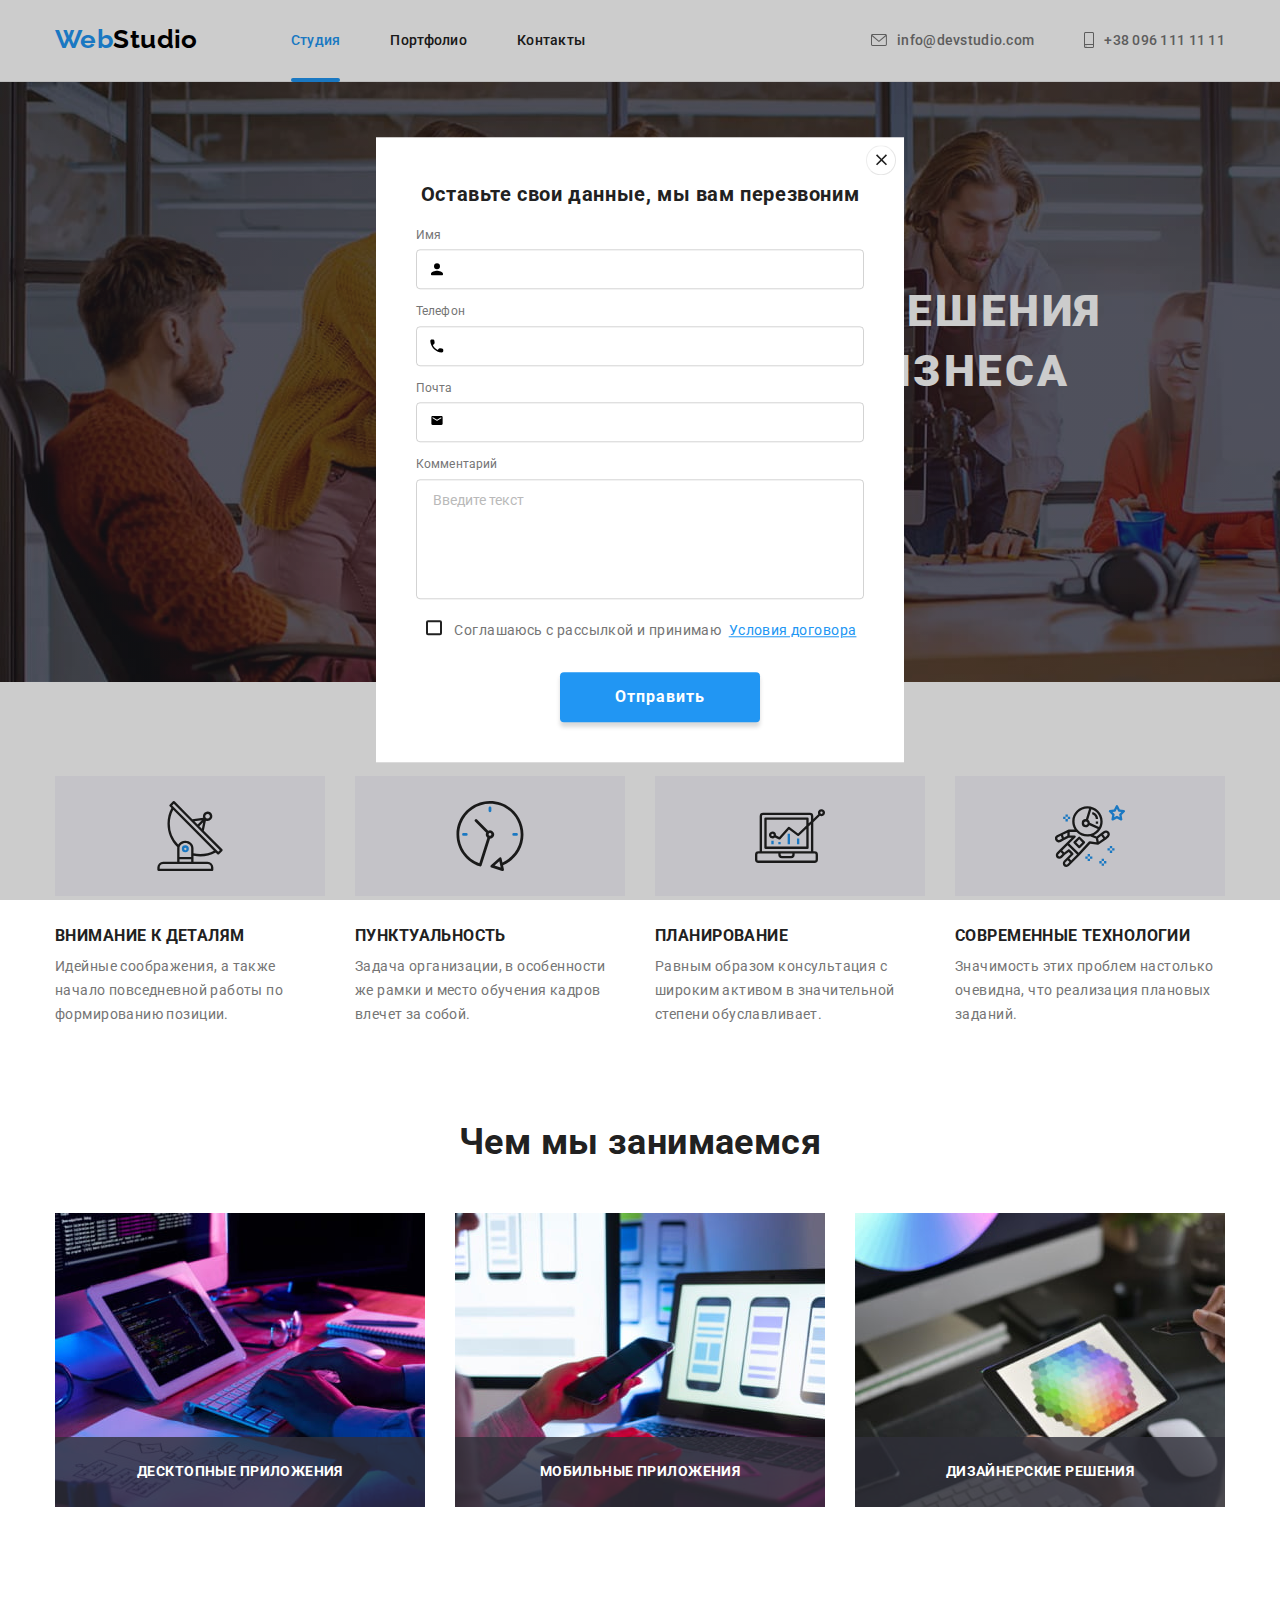
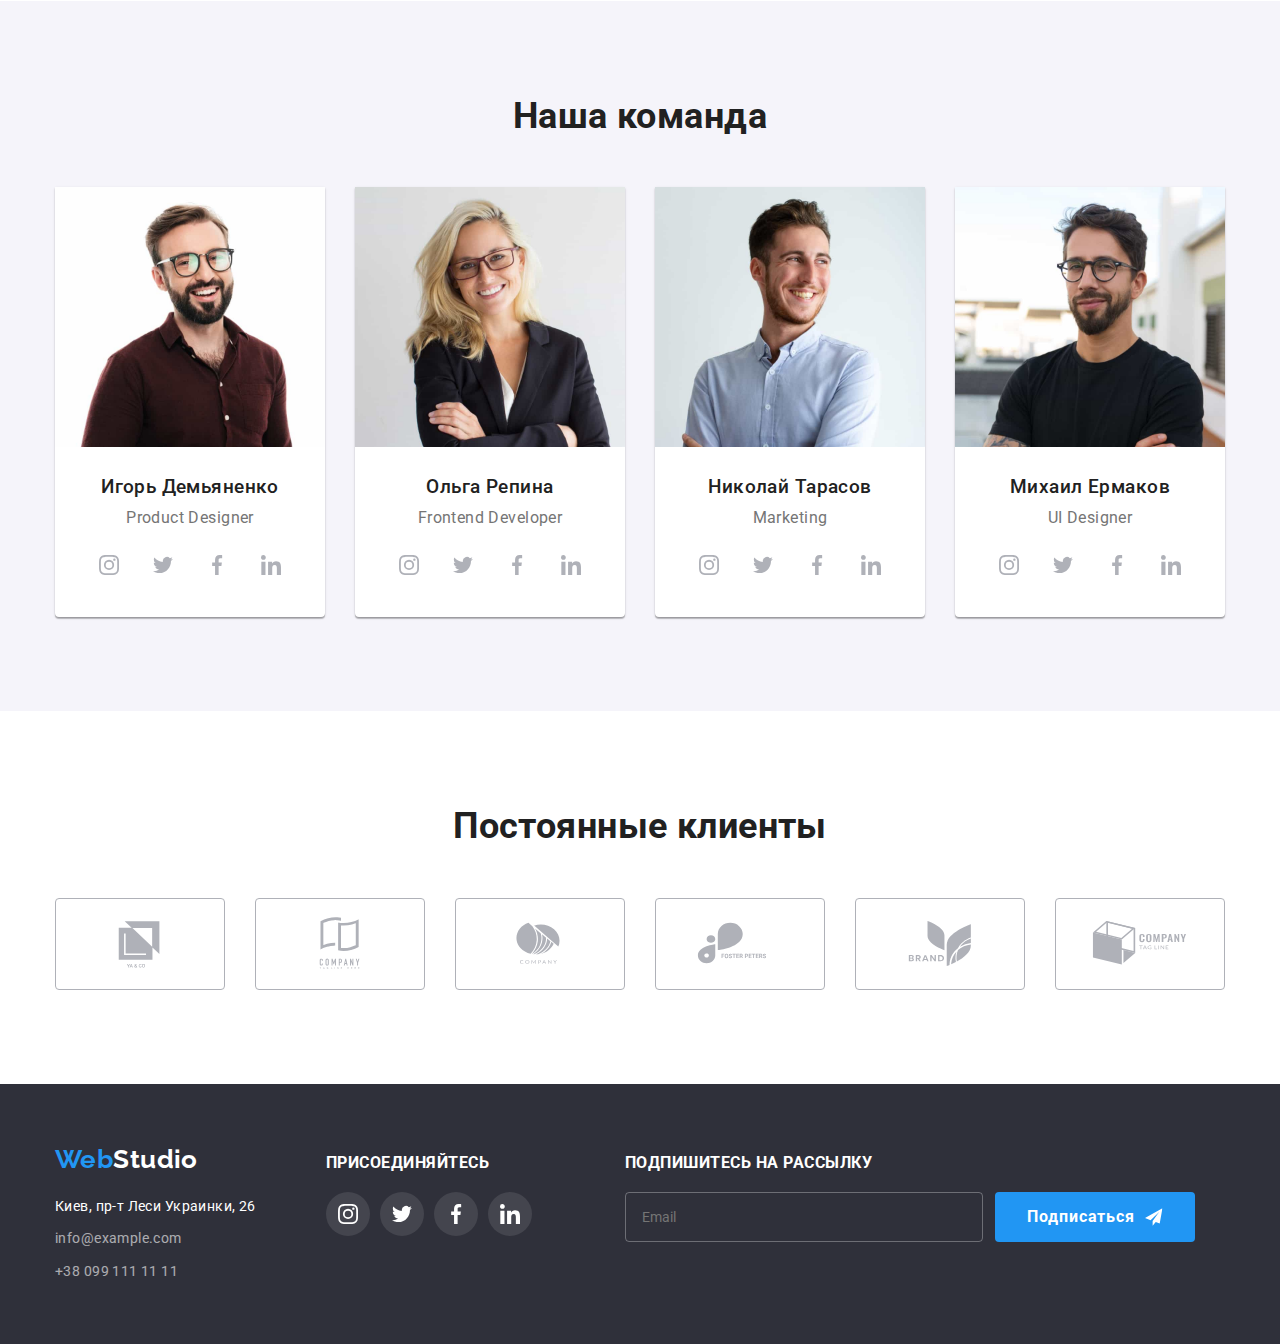
==== commit be91c505: "modal checkbox repaired" ====
--- a/index.html
+++ b/index.html
@@ -74,7 +74,7 @@
                     <div class="form-field">
                         <label for="name" class="form-label">Имя</label>
                         <div class="input-wrap">
-                            <input type="text" class="form-input" name="name" id="name" placeholder=" " />
+                            <input type="text" class="form-input" name="name" id="name" placeholder=" " required minlength="3" />
                             <svg width ="18" height="18" class="form-field-icon">
                             <use href="./images/icons.svg#icon-person"></use>
                             </svg>  
@@ -106,11 +106,12 @@
                     </div>
                     
                     <div class="form-policy">
-                        <input type="checkbox" class="form-checkbox" name="policy" id="policy" />
-                        <svg width="16" height="15" class="checkbox-icon">
-                            <use href="./images/icons.svg#icon-check"></use>
-                        </svg>
-                        <label for="policy" class="policy-text">Соглашаюсь с рассылкой и принимаю <a href="#" class="form-link">Условия договора</a>
+                        <label for="policy" class="policy-text">
+                            <input type="checkbox" class="form-checkbox" name="policy" id="policy" required />
+                            <svg width="16" height="15" class="checkbox-icon">
+                                <use href="./images/icons.svg#icon-check"></use>
+                            </svg>
+                        Соглашаюсь с рассылкой и принимаю&ensp;<a href="#" class="form-link">Условия договора</a>
                         </label>
                         
                     </div>
@@ -441,14 +442,13 @@
         <div class="subscription">
             <h3 class="invite">Подпишитесь на рассылку</h3>
             <div class="subcript-email">
-                <input type="email" class="footer-input" name="email" placeholder="Email" />
+                <input type="email" class="footer-input" name="email" placeholder="Email" required />
                 <button type="submit" class="button primary">Подписаться
                 <svg class="subscription-icon" width="24" height="24">
                     <use href="./images/icons.svg#icon-send"></use>
                 </svg>
                 </button>
             </div>
-
         </div>
     </div>
 
--- a/css/styles.css
+++ b/css/styles.css
@@ -820,7 +820,7 @@
 }
 
 .form-field {
-  position: relative;
+  /* position: relative; */
   margin-bottom: 10px;
 }
 
@@ -895,10 +895,21 @@
 
 /* -------Policy------- */
 
+input:-webkit-autofill,
+input:-webkit-autofill:hover,
+input:-webkit-autofill:focus,
+input:-webkit-autofill:active {
+  transition: background-color 5000s ease-in-out 0s;
+  box-shadow: 0 0 0px 1000px inherit inset;
+  -webkit-text-fill-color: #000000;
+  font-weight: 400;
+  font-size: 14px;
+}
+
 .form-policy {
-  display: flex;
+  /* display: flex;
   justify-content: center;
-  align-items: center;
+  align-items: center; */
 }
 
 .form-checkbox {
@@ -911,11 +922,37 @@
 .policy-text {
   color: var(--primary-text-color);
   margin-left: 10px;
+  justify-content: left;
+  align-items: center;
+  font-size: 14px;
 }
 
 .form-link {
+  display: inline;
   color: var(--brand-accent-color);
   text-decoration-line: underline;
+}
+
+.modal-form-icon {
+  position: absolute;
+  top: 0px;
+  left: 0px;
+}
+
+.checkbox-icon {
+  display: inline-block;
+  width: 16px;
+  height: 15px;
+  border: 2px solid var(--title-text-color);
+  border-radius: 2px;
+  fill: transparent;
+  margin-right: 9px;
+}
+
+.form-checkbox:checked + .checkbox-icon {
+  background-color: var(--brand-accent-color);
+  border-color: transparent;
+  fill: var(--contrast-text-color);
 }
 
 .modal-submit-button {
@@ -931,24 +968,3 @@
 .modal-submit-button:hover {
   background-color: var(--accent-color-hover);
 }
-
-.modal-form-icon {
-  position: absolute;
-  top: 0px;
-  left: 0px;
-}
-
-.checkbox-icon {
-  width: 16px;
-  height: 15px;
-  border: 2px solid var(--title-text-color);
-  border-radius: 2px;
-  fill: transparent;
-}
-
-.form-checkbox:checked ~ .checkbox-icon {
-  background-color: var(--brand-accent-color);
-  border-color: transparent;
-  background-origin: border-box;
-  fill: var(--contrast-text-color);
-}
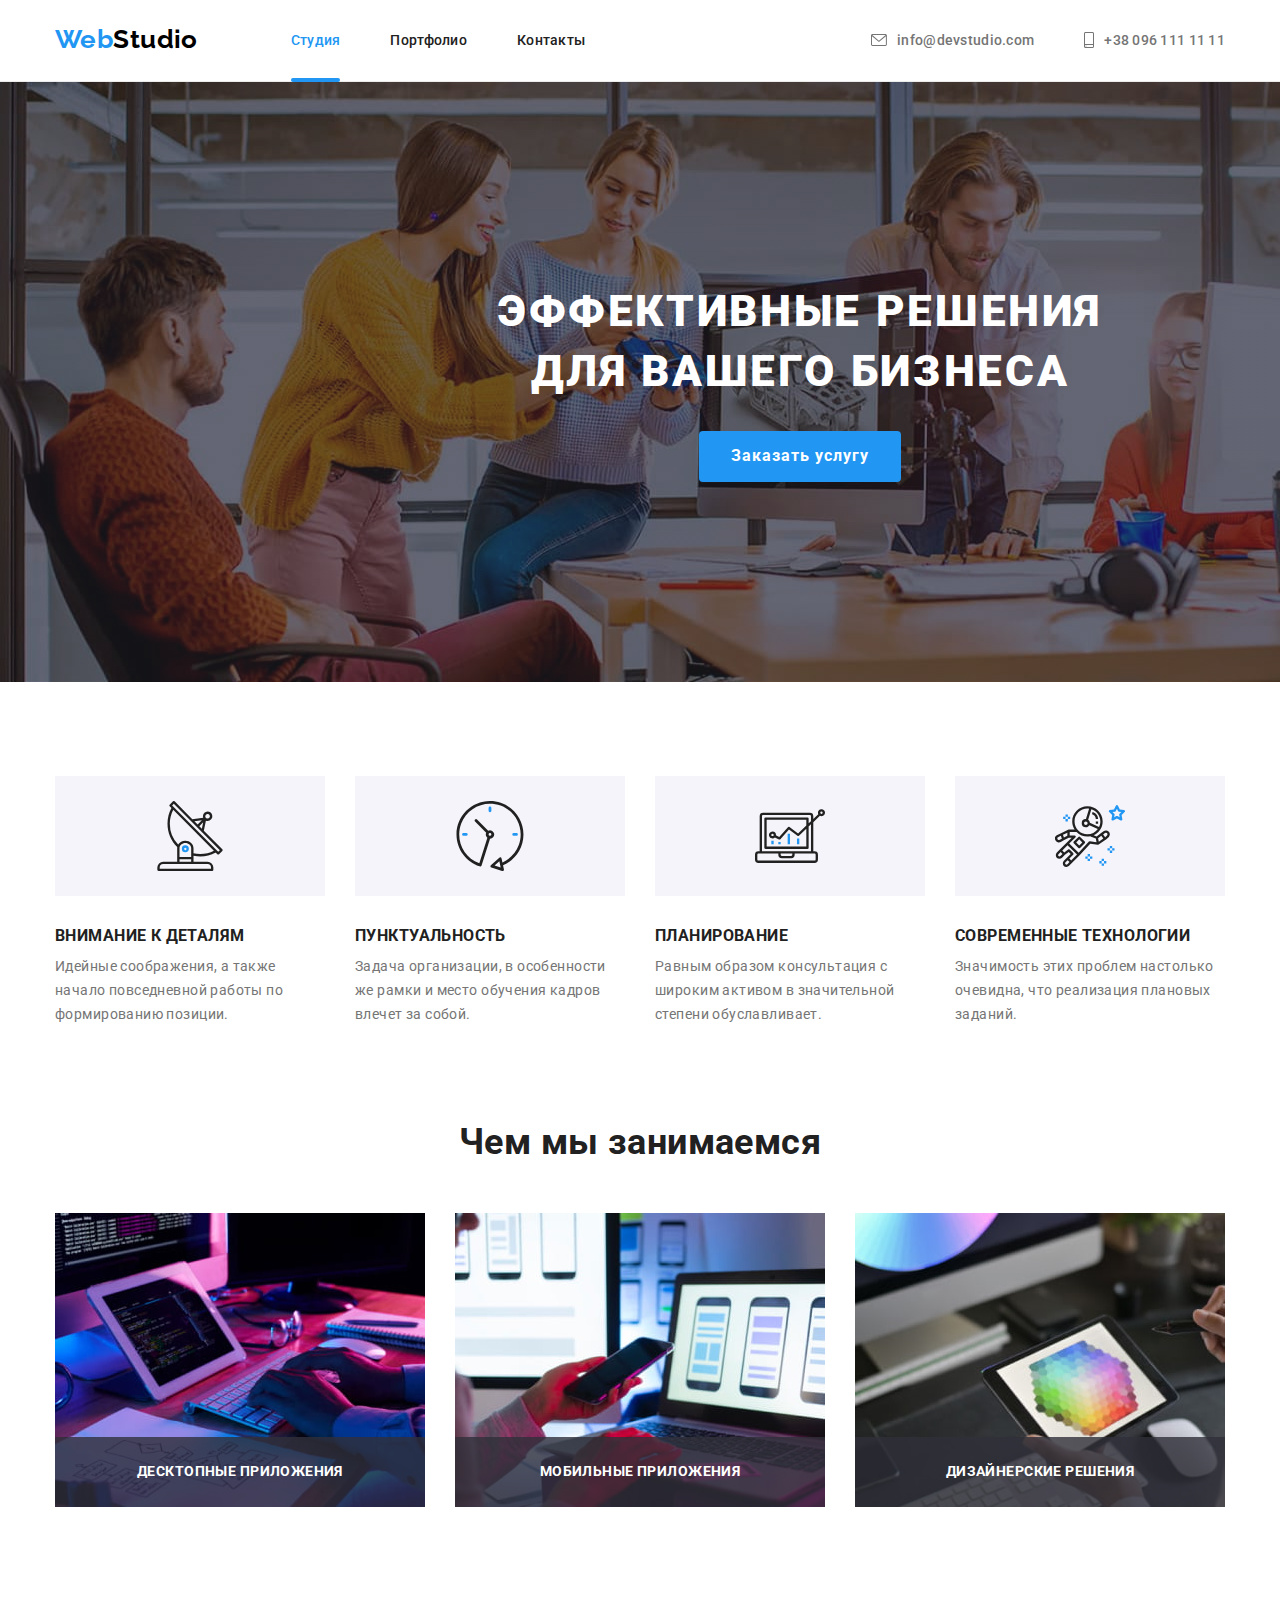
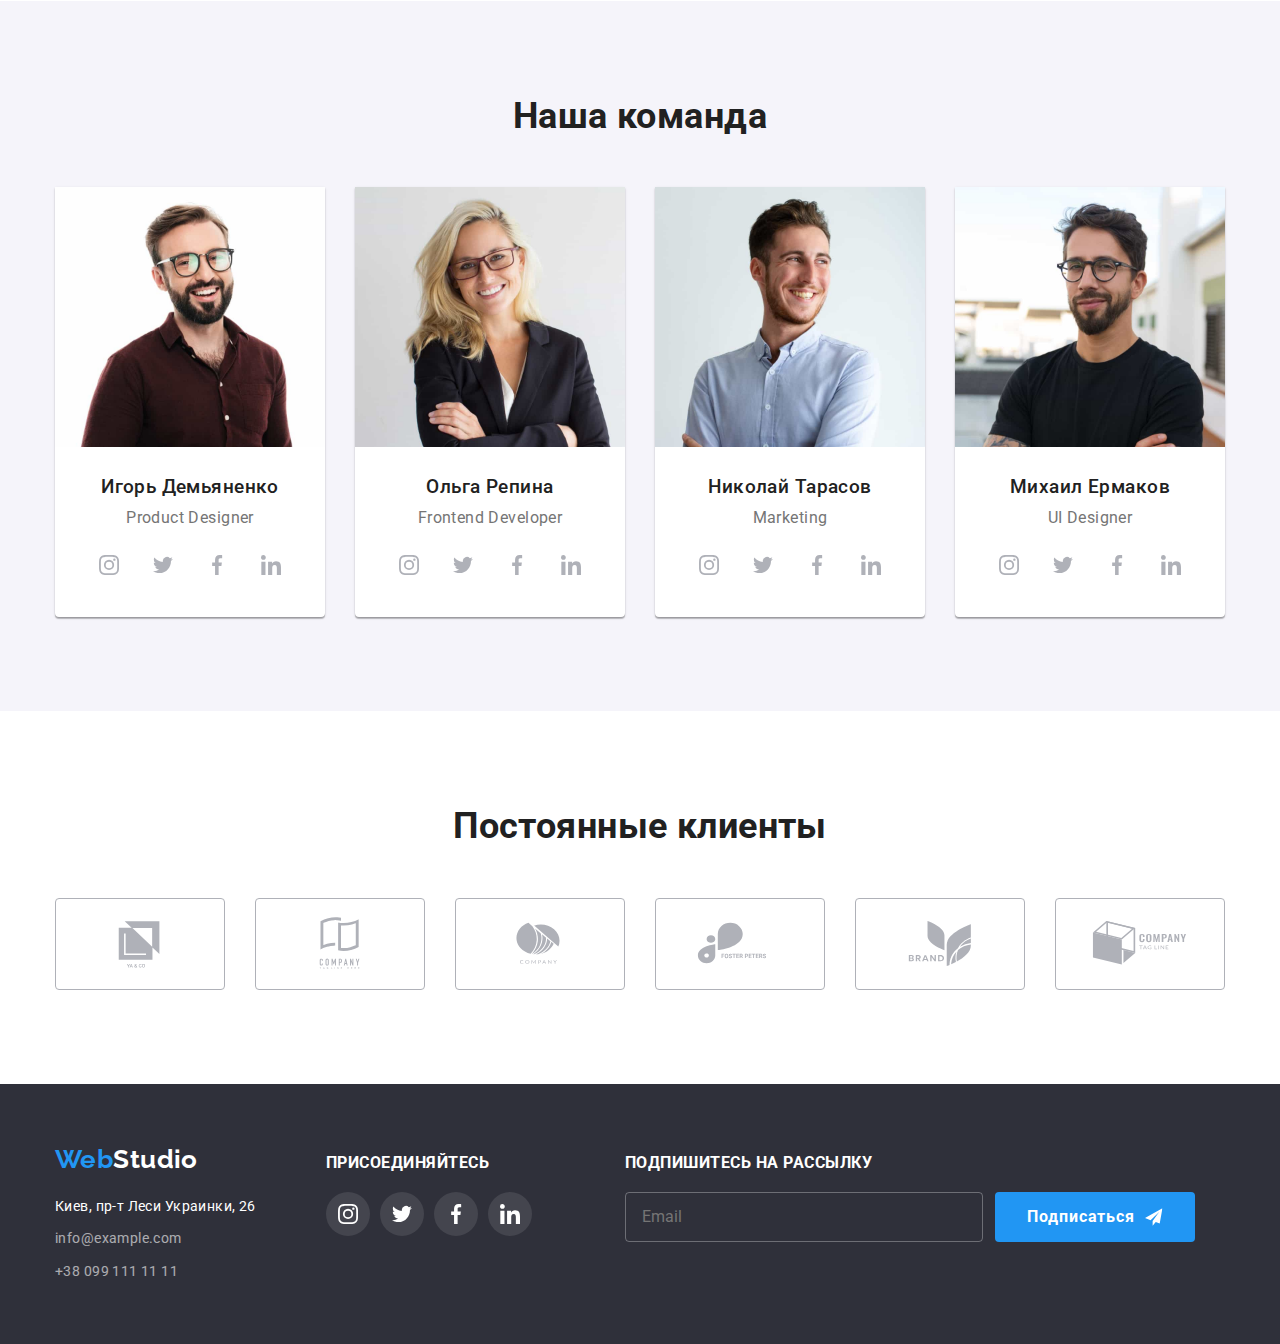
==== commit b10b6efa: "checkbox focus added" ====
--- a/index.html
+++ b/index.html
@@ -60,7 +60,7 @@
         </div>
         </section>
 
-        <div class="backdrop" data-modal> 
+        <div class="backdrop is-hidden" data-modal> 
             <div class="modal">
                 <button class="button-close" data-modal-close> 
                     <svg width="18" height="18" class="icon-close">
@@ -98,7 +98,7 @@
                             </svg>
                         </div>
                     </div>
-
+ 
                     <div class="text-area">
                         <label for="comment" class="form-label">Комментарий</label>
                         <textarea class="form-input comment" name="comment" id="comment" placeholder="Введите текст"
@@ -108,10 +108,10 @@
                     <div class="form-policy">
                         <label for="policy" class="policy-text">
                             <input type="checkbox" class="form-checkbox" name="policy" id="policy" required />
-                            <svg width="16" height="15" class="checkbox-icon">
-                                <use href="./images/icons.svg#icon-check"></use>
-                            </svg>
-                        Соглашаюсь с рассылкой и принимаю&ensp;<a href="#" class="form-link">Условия договора</a>
+                                <svg width="16" height="15" class="checkbox-icon">
+                                    <use href="./images/icons.svg#icon-check"></use>
+                                </svg>
+                            <span>Соглашаюсь с рассылкой и принимаю&ensp;<a href="#" class="form-link">Условия договора</a></span>
                         </label>
                         
                     </div>
--- a/css/styles.css
+++ b/css/styles.css
@@ -297,6 +297,10 @@
   cursor: pointer;
 }
 
+.button-close:focus {
+  outline: none;
+}
+
 .icon-close {
   fill: var(--title-text-color);
   transition: fill 250ms var(--cubic);
@@ -309,6 +313,9 @@
 
 .button-close:hover {
   fill: var(--brand-accent-color);
+}
+.button-close:focus {
+  outline: none;
 }
 
 /* Наши особенности */
@@ -644,10 +651,17 @@
   border-radius: 4px;
   background-color: transparent;
   color: var(--contrast-text-color);
-}
-
-.footer-input:focus-within {
+
+  font-weight: 400;
+  font-size: 16px;
+  line-height: 1.25;
+
+  transition: border-color 250ms var(--cubic);
+}
+
+.footer-input:focus {
   outline: transparent;
+  border-color: var(--brand-accent-color);
 }
 
 .footer-input:not(:placeholder-shown) {
@@ -828,6 +842,7 @@
 .form-placeholder {
   font-size: 12px;
   letter-spacing: 0.01em;
+  line-height: 1.17;
   color: var(--primary-text-color);
 }
 
@@ -903,7 +918,8 @@
   box-shadow: 0 0 0px 1000px inherit inset;
   -webkit-text-fill-color: #000000;
   font-weight: 400;
-  font-size: 14px;
+  font-size: 16px;
+  line-height: 1.25;
 }
 
 .form-policy {
@@ -920,10 +936,10 @@
 }
 
 .policy-text {
+  display: flex;
   color: var(--primary-text-color);
   margin-left: 10px;
-  justify-content: left;
-  align-items: center;
+  align-items: top;
   font-size: 14px;
 }
 
@@ -933,10 +949,9 @@
   text-decoration-line: underline;
 }
 
-.modal-form-icon {
-  position: absolute;
-  top: 0px;
-  left: 0px;
+.form-link:hover,
+.form-link:focus {
+  text-decoration-line: none;
 }
 
 .checkbox-icon {
@@ -947,6 +962,14 @@
   border-radius: 2px;
   fill: transparent;
   margin-right: 9px;
+
+  margin-top: 3px;
+
+  transition: fill 250ms var(--cubic);
+}
+
+.form-checkbox:focus + .checkbox-icon {
+  border-color: var(--brand-accent-color);
 }
 
 .form-checkbox:checked + .checkbox-icon {
